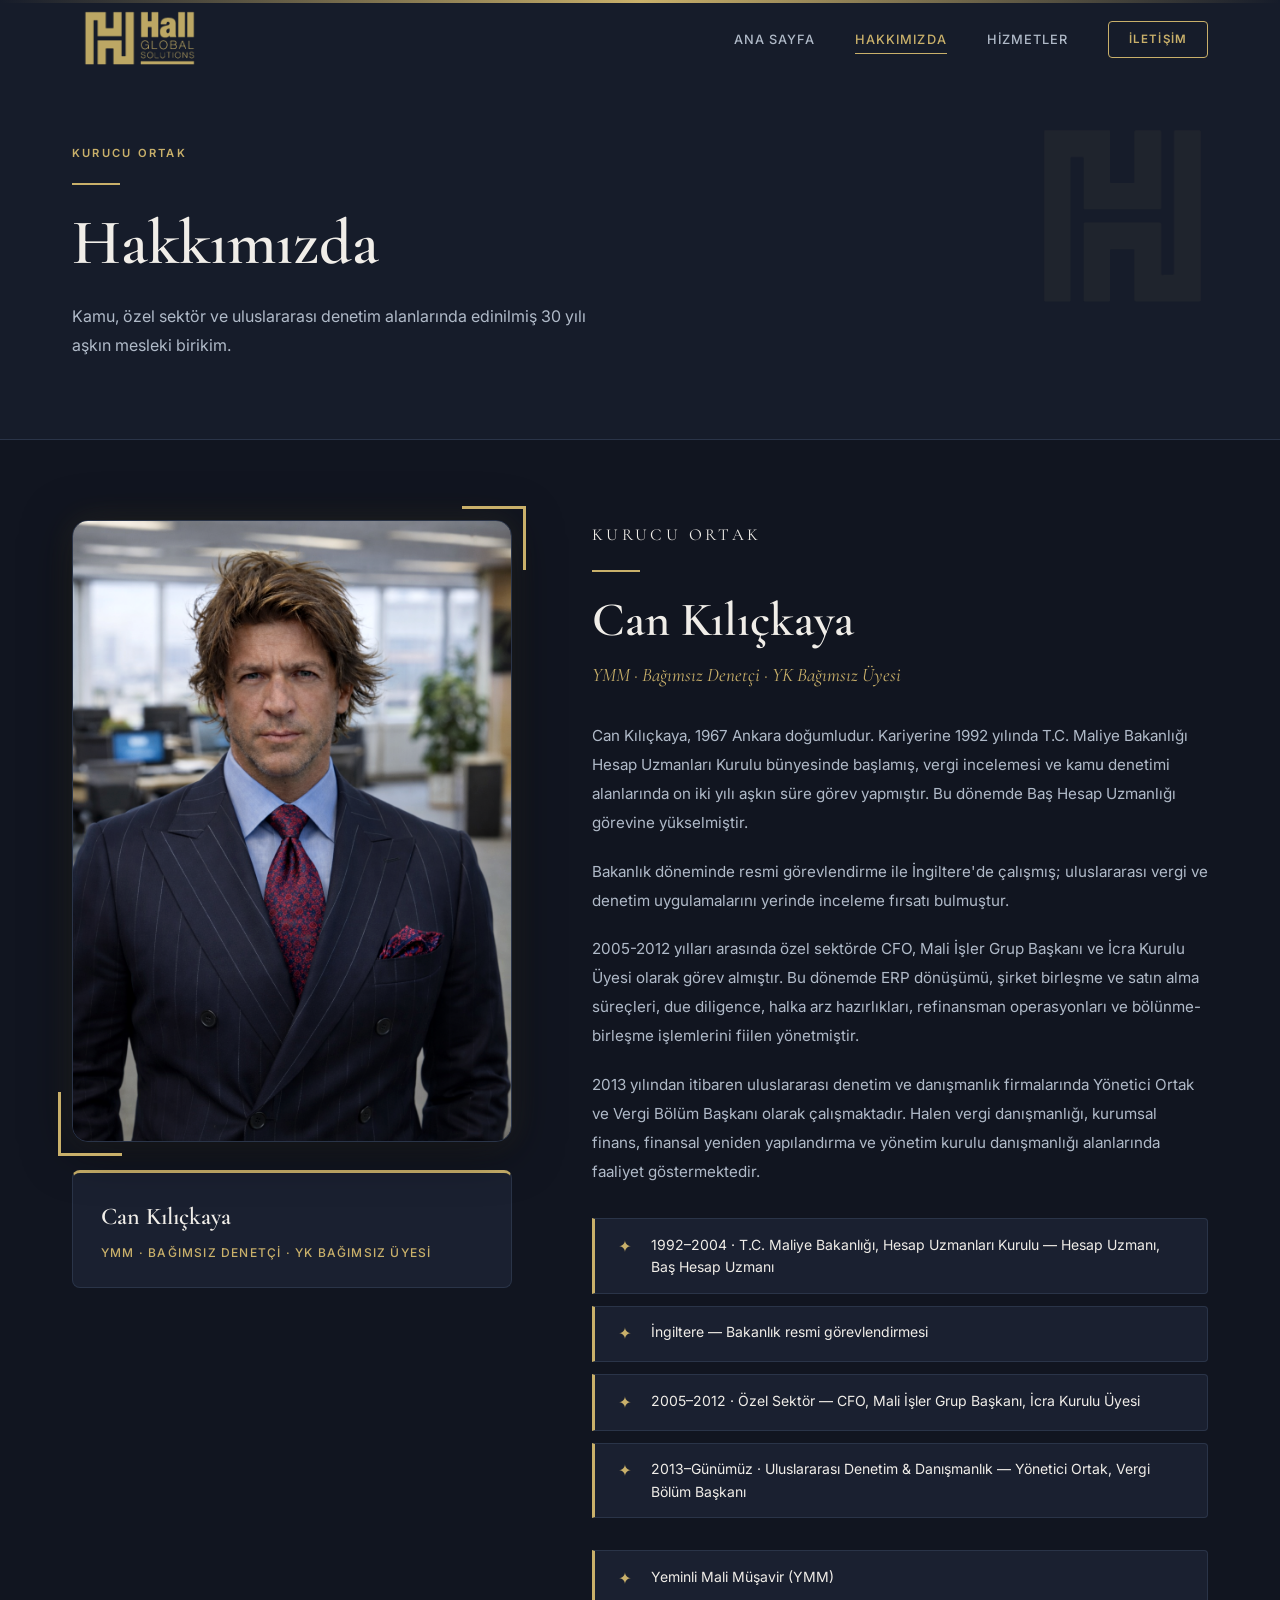
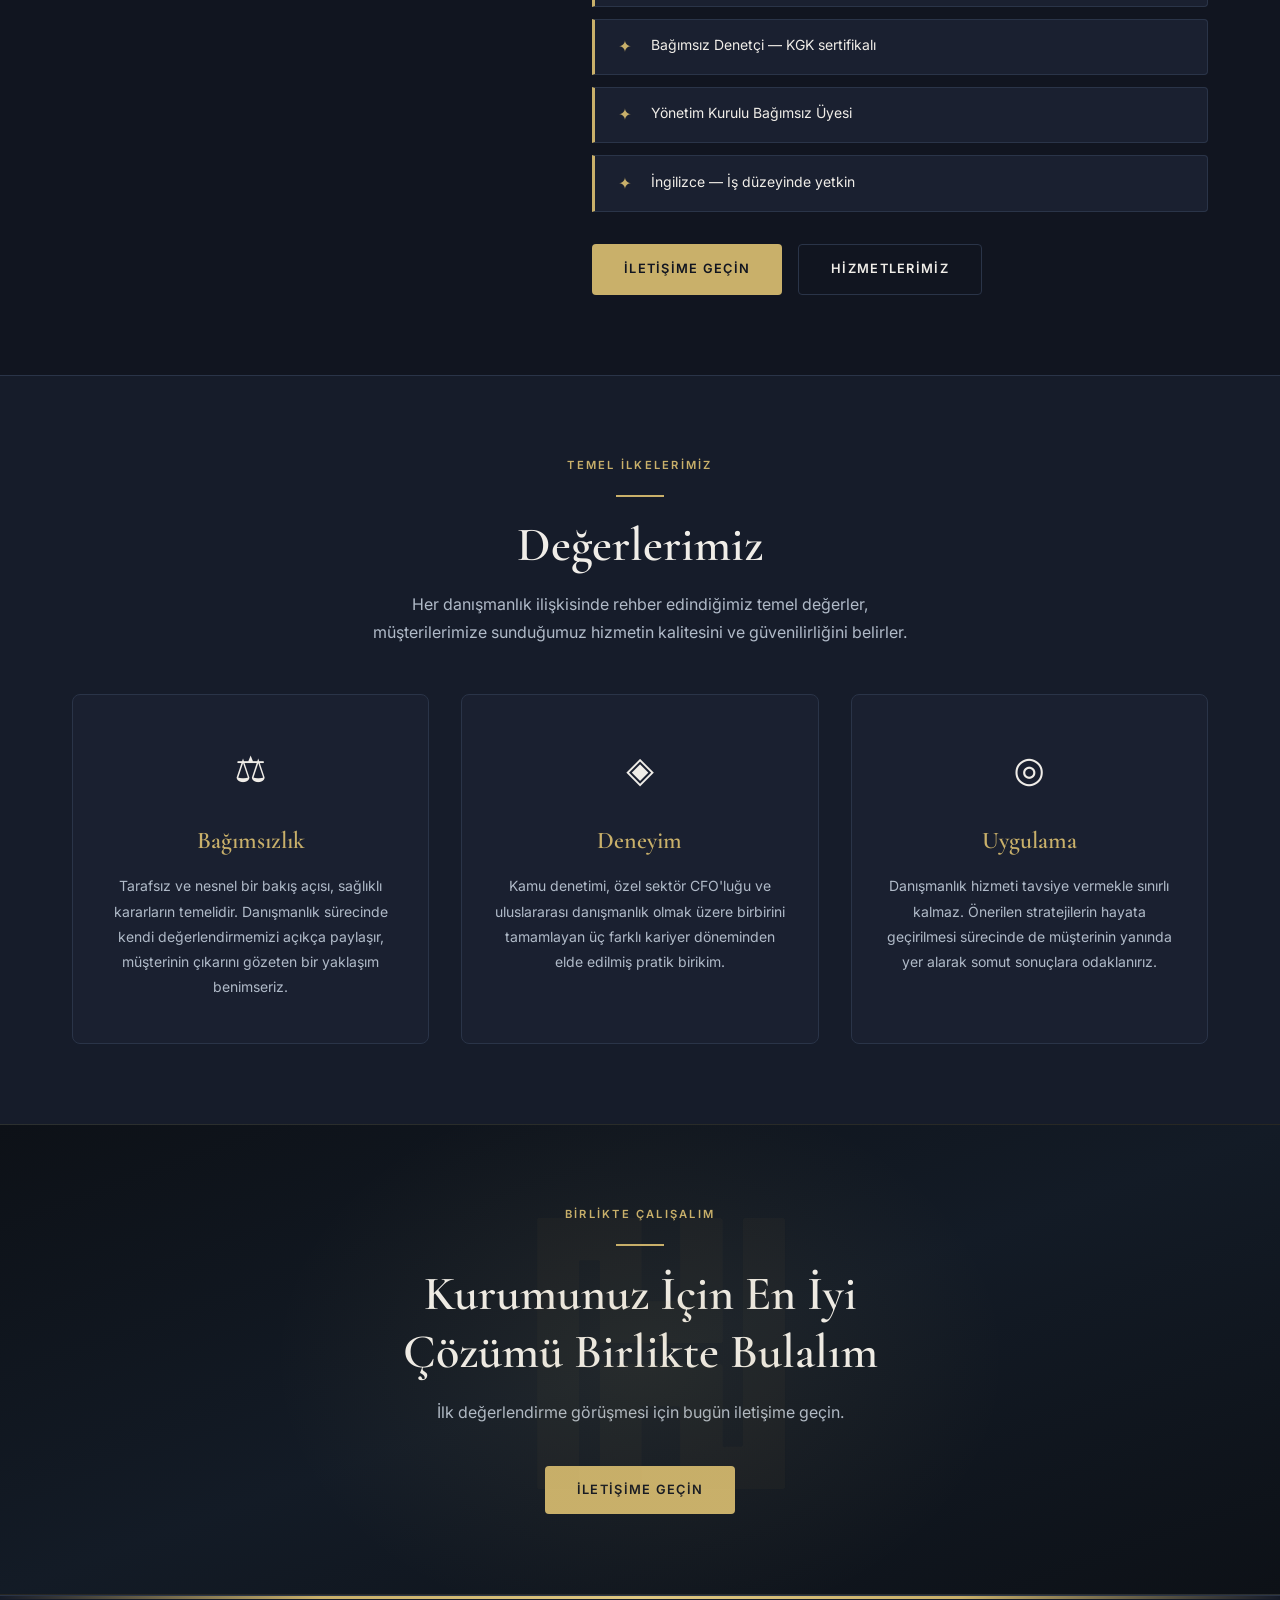
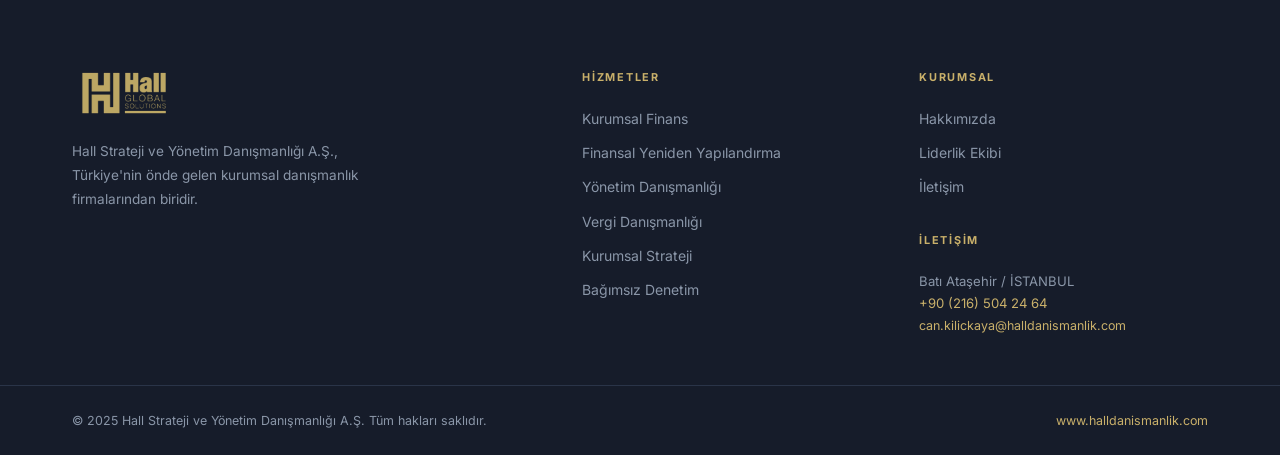
==== hakkimizda.html @ a2d0be84 "Hall Strateji ve Yönetim Danışmanlığı A.Ş. web sitesi Co-Authored-By: Claude Opus 4.6 (1M context) <" ====
<!DOCTYPE html>
<html lang="tr">
<head>
  <meta charset="UTF-8">
  <meta name="viewport" content="width=device-width, initial-scale=1.0">
  <meta name="description" content="Hall Strateji ve Yönetim Danışmanlığı A.Ş. — Can Kılıçkaya ve firma hakkında detaylı bilgi.">
  <title>Hakkımızda — HALL Strateji ve Yönetim Danışmanlığı</title>
  <link rel="stylesheet" href="css/style.css">
  <script>
    if('scrollRestoration' in history) history.scrollRestoration='manual';
    document.documentElement.classList.add('no-scroll');
    window.scrollTo(0,0);
  </script>
</head>
<body>

  <!-- ===================== NAVBAR ===================== -->
  <nav class="navbar scrolled" id="navbar">
    <div class="navbar__inner">
      <a href="index.html" class="navbar__brand">
        <img src="assets/logo-full.png" alt="Hall Global Solutions" class="navbar__logo-full">
      </a>
      <div class="navbar__nav">
        <a href="index.html">Ana Sayfa</a>
        <a href="hakkimizda.html" class="active">Hakkımızda</a>
        <a href="hizmetler.html">Hizmetler</a>
        <a href="iletisim.html" class="navbar__cta">İletişim</a>
      </div>
    </div>
  </nav>

  <!-- ===================== PAGE HERO ===================== -->
  <section class="page-hero">
    <img src="assets/logo-mark.png" class="page-hero__deco" alt="" aria-hidden="true">
    <div class="container page-hero__inner">
      <p class="eyebrow">Kurucu Ortak</p>
      <span class="gold-line"></span>
      <h1 class="section-title">Hakkımızda</h1>
      <p class="page-hero__desc">
        Kamu, özel sektör ve uluslararası denetim alanlarında edinilmiş
        30 yılı aşkın mesleki birikim.
      </p>
    </div>
  </section>

  <!-- ===================== BIO SECTION ===================== -->
  <section class="bio-section section-pad">
    <div class="container">
      <div class="bio-grid">

        <!-- Photo Column -->
        <div class="bio-photo-wrap">
          <div class="bio-photo-frame">
            <div class="bio-photo-inner">
              <img
                src="assets/can-kilickaya.png"
                alt="Can Kılıçkaya — Yönetim Kurulu Başkanı"
                class="bio-photo"
              >
            </div>
          </div>
          <div class="bio-name-plate">
            <h3>Can Kılıçkaya</h3>
            <p>YMM · Bağımsız Denetçi · YK Bağımsız Üyesi</p>
          </div>
        </div>

        <!-- Bio Content -->
        <div class="bio-content">
          <p class="eyebrow" style="margin-bottom:1rem;">Kurucu Ortak</p>
          <span class="gold-line"></span>
          <h2 class="section-title" style="margin-bottom:0.75rem;">Can Kılıçkaya</h2>
          <p style="font-family:var(--font-display); font-size:1.2rem; font-style:italic; color:var(--gold); margin-bottom:2rem; line-height:1.5;">
            YMM · Bağımsız Denetçi · YK Bağımsız Üyesi
          </p>

          <p>
            Can Kılıçkaya, 1967 Ankara doğumludur. Kariyerine 1992 yılında T.C. Maliye Bakanlığı
            Hesap Uzmanları Kurulu bünyesinde başlamış, vergi incelemesi ve kamu denetimi
            alanlarında on iki yılı aşkın süre görev yapmıştır. Bu dönemde Baş Hesap Uzmanlığı
            görevine yükselmiştir.
          </p>

          <p>
            Bakanlık döneminde resmi görevlendirme ile İngiltere'de çalışmış; uluslararası
            vergi ve denetim uygulamalarını yerinde inceleme fırsatı bulmuştur.
          </p>

          <p>
            2005-2012 yılları arasında özel sektörde CFO, Mali İşler Grup Başkanı ve İcra
            Kurulu Üyesi olarak görev almıştır. Bu dönemde ERP dönüşümü, şirket birleşme
            ve satın alma süreçleri, due diligence, halka arz hazırlıkları, refinansman
            operasyonları ve bölünme-birleşme işlemlerini fiilen yönetmiştir.
          </p>

          <p>
            2013 yılından itibaren uluslararası denetim ve danışmanlık firmalarında Yönetici
            Ortak ve Vergi Bölüm Başkanı olarak çalışmaktadır. Halen vergi danışmanlığı,
            kurumsal finans, finansal yeniden yapılandırma ve yönetim kurulu danışmanlığı
            alanlarında faaliyet göstermektedir.
          </p>

          <!-- Kariyer Özeti -->
          <div class="bio-credentials">
            <div class="bio-cred-item">
              <span class="bio-cred-icon">✦</span>
              <span>1992–2004 · T.C. Maliye Bakanlığı, Hesap Uzmanları Kurulu — Hesap Uzmanı, Baş Hesap Uzmanı</span>
            </div>
            <div class="bio-cred-item">
              <span class="bio-cred-icon">✦</span>
              <span>İngiltere — Bakanlık resmi görevlendirmesi</span>
            </div>
            <div class="bio-cred-item">
              <span class="bio-cred-icon">✦</span>
              <span>2005–2012 · Özel Sektör — CFO, Mali İşler Grup Başkanı, İcra Kurulu Üyesi</span>
            </div>
            <div class="bio-cred-item">
              <span class="bio-cred-icon">✦</span>
              <span>2013–Günümüz · Uluslararası Denetim &amp; Danışmanlık — Yönetici Ortak, Vergi Bölüm Başkanı</span>
            </div>
          </div>

          <!-- Yetkinlikler -->
          <div class="bio-credentials" style="margin-top:1rem;">
            <div class="bio-cred-item">
              <span class="bio-cred-icon">✦</span>
              <span>Yeminli Mali Müşavir (YMM)</span>
            </div>
            <div class="bio-cred-item">
              <span class="bio-cred-icon">✦</span>
              <span>Bağımsız Denetçi — KGK sertifikalı</span>
            </div>
            <div class="bio-cred-item">
              <span class="bio-cred-icon">✦</span>
              <span>Yönetim Kurulu Bağımsız Üyesi</span>
            </div>
            <div class="bio-cred-item">
              <span class="bio-cred-icon">✦</span>
              <span>İngilizce — İş düzeyinde yetkin</span>
            </div>
          </div>

          <div style="display:flex; gap:1rem; flex-wrap:wrap; margin-top:1.5rem;">
            <a href="iletisim.html" class="btn btn--primary">İletişime Geçin</a>
            <a href="hizmetler.html" class="btn btn--outline">Hizmetlerimiz</a>
          </div>
        </div>

      </div>
    </div>
  </section>

  <!-- ===================== VALUES ===================== -->
  <section class="values-section section-pad">
    <div class="container">
      <div style="text-align:center;">
        <p class="eyebrow">Temel İlkelerimiz</p>
        <span class="gold-line gold-line--center"></span>
        <h2 class="section-title">Değerlerimiz</h2>
        <p class="section-subtitle" style="margin:1rem auto 0; text-align:center;">
          Her danışmanlık ilişkisinde rehber edindiğimiz temel değerler,
          müşterilerimize sunduğumuz hizmetin kalitesini ve güvenilirliğini belirler.
        </p>
      </div>

      <div class="values-grid">

        <div class="value-card">
          <span class="value-card__icon">⚖</span>
          <h3 class="value-card__title">Bağımsızlık</h3>
          <p class="value-card__desc">
            Tarafsız ve nesnel bir bakış açısı, sağlıklı kararların temelidir.
            Danışmanlık sürecinde kendi değerlendirmemizi açıkça paylaşır,
            müşterinin çıkarını gözeten bir yaklaşım benimseriz.
          </p>
        </div>

        <div class="value-card">
          <span class="value-card__icon">◈</span>
          <h3 class="value-card__title">Deneyim</h3>
          <p class="value-card__desc">
            Kamu denetimi, özel sektör CFO'luğu ve uluslararası danışmanlık
            olmak üzere birbirini tamamlayan üç farklı kariyer döneminden
            elde edilmiş pratik birikim.
          </p>
        </div>

        <div class="value-card">
          <span class="value-card__icon">◎</span>
          <h3 class="value-card__title">Uygulama</h3>
          <p class="value-card__desc">
            Danışmanlık hizmeti tavsiye vermekle sınırlı kalmaz.
            Önerilen stratejilerin hayata geçirilmesi sürecinde de
            müşterinin yanında yer alarak somut sonuçlara odaklanırız.
          </p>
        </div>

      </div>
    </div>
  </section>

  <!-- ===================== CTA ===================== -->
  <section class="cta-section section-pad">
    <img src="assets/logo-mark.png" class="cta-section__deco" alt="" aria-hidden="true">
    <div class="container">
      <p class="eyebrow">Birlikte Çalışalım</p>
      <span class="gold-line gold-line--center"></span>
      <h2 class="section-title" style="max-width:560px; margin:0 auto 1rem;">
        Kurumunuz İçin En İyi Çözümü Birlikte Bulalım
      </h2>
      <p class="section-subtitle" style="text-align:center; margin:0 auto 2.5rem;">
        İlk değerlendirme görüşmesi için bugün iletişime geçin.
      </p>
      <a href="iletisim.html" class="btn btn--primary">İletişime Geçin</a>
    </div>
  </section>

  <!-- ===================== FOOTER ===================== -->
  <footer class="footer">
    <div class="footer__main">
      <div class="container">
        <div class="footer__grid">

          <div class="footer__brand-col">
            <div class="footer__brand-wrap">
              <img src="assets/logo-full.png" alt="Hall Global Solutions" class="footer__logo-mark" style="height:52px;">
            </div>
            <p class="footer__desc">
              Hall Strateji ve Yönetim Danışmanlığı A.Ş., Türkiye'nin önde gelen kurumsal danışmanlık firmalarından biridir.
            </p>
          </div>

          <div>
            <p class="footer__col-title">Hizmetler</p>
            <nav class="footer__links">
              <a href="hizmetler.html">Kurumsal Finans</a>
              <a href="hizmetler.html">Finansal Yeniden Yapılandırma</a>
              <a href="hizmetler.html">Yönetim Danışmanlığı</a>
              <a href="hizmetler.html">Vergi Danışmanlığı</a>
              <a href="hizmetler.html">Kurumsal Strateji</a>
              <a href="hizmetler.html">Bağımsız Denetim</a>
            </nav>
          </div>

          <div>
            <p class="footer__col-title">Kurumsal</p>
            <nav class="footer__links">
              <a href="hakkimizda.html">Hakkımızda</a>
              <a href="hakkimizda.html">Liderlik Ekibi</a>
              <a href="iletisim.html">İletişim</a>
            </nav>
            <p class="footer__col-title" style="margin-top:2rem;">İletişim</p>
            <p style="font-size:0.82rem; color:var(--muted); line-height:1.7;">
              Batı Ataşehir / İSTANBUL<br>
              <a href="tel:+902165042464" style="color:var(--gold);">+90 (216) 504 24 64</a><br>
              <a href="mailto:can.kilickaya@halldanismanlik.com" style="color:var(--gold); font-size:0.78rem;">can.kilickaya@halldanismanlik.com</a>
            </p>
          </div>

        </div>
      </div>
    </div>
    <div class="footer__bottom">
      <div class="container" style="display:flex; justify-content:space-between; align-items:center; width:100%;">
        <span>&copy; 2025 Hall Strateji ve Yönetim Danışmanlığı A.Ş. Tüm hakları saklıdır.</span>
        <a href="https://www.halldanismanlik.com" target="_blank">www.halldanismanlik.com</a>
      </div>
    </div>
  </footer>

  <script>
    window.scrollTo(0, 0);
    document.documentElement.classList.remove('no-scroll');

    const navbar = document.getElementById('navbar');
    window.addEventListener('scroll', () => {
      navbar.classList.toggle('scrolled', window.scrollY > 30);
    });

    window.addEventListener('load', () => { window.scrollTo(0, 0); });
  </script>

</body>
</html>
---- css/style.css ----
/* =========================================================
   HALL Strateji ve Yönetim Danışmanlığı A.Ş.
   Main Stylesheet
   ========================================================= */

@import url('https://fonts.googleapis.com/css2?family=Cormorant+Garamond:ital,wght@0,300;0,400;0,500;0,600;0,700;1,300;1,400;1,500;1,600&family=Inter:wght@300;400;500;600;700&display=swap');

/* --- CSS Custom Properties --- */
:root {
  --bg:          #111520;
  --bg-card:     #1A2030;
  --bg-section:  #161C2A;
  --border:      #2A3448;
  --gold:        #C9B06A;
  --gold-light:  #DFC882;
  --gold-dark:   #9A844E;
  --text:        #F0EDE8;
  --muted:       #8A96A8;
  --muted-light: #B0BAC8;
  --white:       #FFFFFF;

  --font-display: 'Cormorant Garamond', Georgia, serif;
  --font-body:    'Inter', system-ui, sans-serif;

  --container:   1200px;
  --nav-h:       80px;

  --radius-sm:   4px;
  --radius:      8px;
  --radius-lg:   16px;

  --shadow-sm:   0 2px 8px rgba(0,0,0,0.3);
  --shadow:      0 4px 24px rgba(0,0,0,0.4);
  --shadow-lg:   0 8px 48px rgba(0,0,0,0.5);
  --shadow-gold: 0 0 32px rgba(188,167,100,0.15);

  --transition:  0.3s ease;
}

/* --- Reset & Base --- */
*, *::before, *::after {
  box-sizing: border-box;
  margin: 0;
  padding: 0;
}

html {
  font-size: 16px;
  scroll-behavior: auto;
}

/* Sayfa yüklenirken scroll olmasın */
html.no-scroll {
  overflow: hidden !important;
}

/* Sabit sayfa - scroll yok, sadece navbar ile gezilsin */
body.page-fixed {
  overflow: hidden !important;
  height: 100vh !important;
}

body {
  font-family: var(--font-body);
  background-color: var(--bg);
  color: var(--text);
  line-height: 1.7;
  -webkit-font-smoothing: antialiased;
  -moz-osx-font-smoothing: grayscale;
  overflow-x: hidden;
}

img {
  max-width: 100%;
  display: block;
}

a {
  color: inherit;
  text-decoration: none;
}

ul { list-style: none; }

/* --- Utility --- */
.container {
  max-width: var(--container);
  margin: 0 auto;
  padding: 0 2rem;
}

.section-pad {
  padding: 5rem 0;
}

.gold { color: var(--gold); }
.muted { color: var(--muted); }

.gold-line {
  display: block;
  width: 48px;
  height: 2px;
  background: var(--gold);
  margin: 1.25rem 0;
}

.gold-line--center {
  margin-left: auto;
  margin-right: auto;
}

.eyebrow {
  font-family: var(--font-body);
  font-size: 0.7rem;
  font-weight: 600;
  letter-spacing: 0.2em;
  text-transform: uppercase;
  color: var(--gold);
}

.section-title {
  font-family: var(--font-display);
  font-size: clamp(2rem, 4vw, 3rem);
  font-weight: 600;
  color: var(--text);
  line-height: 1.2;
}

.section-subtitle {
  font-size: 1rem;
  color: var(--muted-light);
  max-width: 560px;
  line-height: 1.75;
}

/* =========================================================
   NAVIGATION
   ========================================================= */
.navbar {
  position: fixed;
  top: 0;
  left: 0;
  right: 0;
  z-index: 1000;
  height: var(--nav-h);
  display: flex;
  align-items: center;
  transition: background var(--transition), box-shadow var(--transition), border-color var(--transition);
  border-bottom: 1px solid transparent;
}

.navbar.scrolled {
  background: rgba(13, 16, 20, 0.97);
  backdrop-filter: blur(12px);
  -webkit-backdrop-filter: blur(12px);
  border-bottom-color: var(--border);
  box-shadow: var(--shadow);
}

.navbar__inner {
  display: flex;
  align-items: center;
  justify-content: space-between;
  width: 100%;
  max-width: var(--container);
  margin: 0 auto;
  padding: 0 2rem;
}

.navbar__brand {
  display: flex;
  align-items: center;
  gap: 0.875rem;
  text-decoration: none;
}

.navbar__logo-mark {
  width: auto;
  height: 52px;
  flex-shrink: 0;
  object-fit: contain;
}

.navbar__logo-full {
  height: 68px;
  width: auto;
  object-fit: contain;
  flex-shrink: 0;
}

.navbar__brand-text {
  display: flex;
  flex-direction: column;
  line-height: 1;
  gap: 4px;
}

.navbar__brand-name {
  font-family: var(--font-display);
  font-size: 1.65rem;
  font-weight: 600;
  font-style: italic;
  letter-spacing: 0.04em;
  color: var(--text);
}

.navbar__brand-sub {
  font-family: var(--font-body);
  font-size: 0.55rem;
  font-weight: 500;
  letter-spacing: 0.22em;
  text-transform: uppercase;
  color: var(--gold);
  margin-top: 1px;
}

.navbar__nav {
  display: flex;
  align-items: center;
  gap: 2.5rem;
}

.navbar__nav a {
  font-family: var(--font-body);
  font-size: 0.8rem;
  font-weight: 500;
  letter-spacing: 0.08em;
  text-transform: uppercase;
  color: var(--muted-light);
  transition: color var(--transition);
  position: relative;
}

.navbar__nav a::after {
  content: '';
  position: absolute;
  bottom: -4px;
  left: 0;
  width: 0;
  height: 1px;
  background: var(--gold);
  transition: width var(--transition);
}

.navbar__nav a:hover,
.navbar__nav a.active {
  color: var(--gold);
}

.navbar__nav a:hover::after,
.navbar__nav a.active::after {
  width: 100%;
}

.navbar__cta {
  font-size: 0.72rem !important;
  font-weight: 600 !important;
  letter-spacing: 0.1em !important;
  color: var(--gold) !important;
  border: 1px solid var(--gold);
  padding: 0.5rem 1.25rem;
  border-radius: var(--radius-sm);
  transition: background var(--transition), color var(--transition) !important;
}

.navbar__cta:hover {
  background: var(--gold) !important;
  color: var(--bg) !important;
}

.navbar__cta::after {
  display: none !important;
}

/* =========================================================
   BUTTONS
   ========================================================= */
.btn {
  display: inline-flex;
  align-items: center;
  gap: 0.5rem;
  padding: 0.85rem 2rem;
  font-family: var(--font-body);
  font-size: 0.8rem;
  font-weight: 600;
  letter-spacing: 0.1em;
  text-transform: uppercase;
  border-radius: var(--radius-sm);
  cursor: pointer;
  transition: all var(--transition);
  border: none;
  outline: none;
  text-decoration: none;
}

.btn--primary {
  background: var(--gold);
  color: var(--bg);
}

.btn--primary:hover {
  background: var(--gold-light);
  transform: translateY(-2px);
  box-shadow: 0 8px 24px rgba(188,167,100,0.35);
}

.btn--outline {
  background: transparent;
  color: var(--text);
  border: 1px solid var(--border);
}

.btn--outline:hover {
  border-color: var(--gold);
  color: var(--gold);
  transform: translateY(-2px);
}

/* =========================================================
   PAGE HERO (inner pages)
   ========================================================= */
.page-hero {
  padding: 9rem 0 5rem;
  background: var(--bg-section);
  border-bottom: 1px solid var(--border);
  position: relative;
  overflow: hidden;
}

.page-hero::before {
  content: '';
  position: absolute;
  top: 0; left: 0; right: 0;
  height: 3px;
  background: linear-gradient(90deg, transparent, var(--gold), transparent);
}

/* Decorative H mark watermark for inner page heroes */
.page-hero__deco {
  position: absolute;
  right: 4%;
  top: 50%;
  transform: translateY(-50%);
  height: 240px;
  width: auto;
  opacity: 0.06;
  pointer-events: none;
  user-select: none;
  z-index: 0;
}

.page-hero__inner {
  position: relative;
  z-index: 1;
}

.page-hero .eyebrow {
  margin-bottom: 1rem;
}

.page-hero .section-title {
  font-size: clamp(2.5rem, 5vw, 4rem);
}

.page-hero__desc {
  max-width: 540px;
  font-size: 1rem;
  color: var(--muted-light);
  line-height: 1.8;
  margin-top: 1.25rem;
}

/* =========================================================
   HOMEPAGE HERO
   ========================================================= */
.hero {
  min-height: 100vh;
  display: flex;
  align-items: center;
  padding-top: var(--nav-h);
  position: relative;
  overflow: hidden;
  background: var(--bg);
}

.hero::before {
  content: '';
  position: absolute;
  inset: 0;
  background:
    radial-gradient(ellipse 80% 110% at 78% 50%, rgba(201,176,106,0.18) 0%, transparent 60%),
    radial-gradient(ellipse 50% 60% at 10% 80%, rgba(201,176,106,0.08) 0%, transparent 60%),
    linear-gradient(108deg, rgba(26,32,48,0) 30%, rgba(201,176,106,0.05) 100%);
  pointer-events: none;
}

.hero::after {
  content: '';
  position: absolute;
  inset: 0;
  background-image:
    linear-gradient(rgba(188,167,100,0.03) 1px, transparent 1px),
    linear-gradient(90deg, rgba(188,167,100,0.03) 1px, transparent 1px);
  background-size: 72px 72px;
  pointer-events: none;
  -webkit-mask-image: linear-gradient(135deg, transparent 20%, rgba(0,0,0,0.6) 55%, transparent 85%);
  mask-image: linear-gradient(135deg, transparent 20%, rgba(0,0,0,0.6) 55%, transparent 85%);
  z-index: 0;
}

/* Large H-mark watermark in hero */
.hero__deco-mark {
  position: absolute;
  right: -2%;
  top: 50%;
  transform: translateY(-50%);
  height: 85vh;
  width: auto;
  opacity: 0.055;
  pointer-events: none;
  z-index: 0;
  user-select: none;
}

.hero__grid {
  display: grid;
  grid-template-columns: 1fr 1fr;
  gap: 4rem;
  align-items: center;
  width: 100%;
  padding: 4rem 0;
}

.hero__left {
  position: relative;
  z-index: 2;
}

.hero__eyebrow {
  font-family: var(--font-body);
  font-size: 0.68rem;
  font-weight: 600;
  letter-spacing: 0.25em;
  text-transform: uppercase;
  color: var(--gold);
  margin-bottom: 1.5rem;
  display: flex;
  align-items: center;
  gap: 1rem;
}

.hero__eyebrow::before {
  content: '';
  display: inline-block;
  width: 32px;
  height: 1px;
  background: var(--gold);
  flex-shrink: 0;
}

.hero__title {
  font-family: var(--font-display);
  font-size: clamp(2.4rem, 4.5vw, 3.6rem);
  font-weight: 600;
  line-height: 1.15;
  color: var(--text);
  margin-bottom: 1.25rem;
}

.hero__title span {
  color: var(--gold);
  font-style: italic;
}

.hero__subtitle {
  font-family: var(--font-display);
  font-size: clamp(1.1rem, 1.8vw, 1.35rem);
  font-style: italic;
  font-weight: 400;
  color: var(--gold);
  margin-bottom: 1.5rem;
  line-height: 1.55;
}

.hero__desc {
  font-size: 0.975rem;
  color: var(--muted-light);
  line-height: 1.85;
  max-width: 460px;
  margin-bottom: 2.5rem;
}

.hero__actions {
  display: flex;
  gap: 1rem;
  flex-wrap: wrap;
}

/* Photo side */
.hero__right {
  position: relative;
  display: flex;
  justify-content: center;
  align-items: center;
  z-index: 2;
}

.hero__photo-wrapper {
  position: relative;
  width: 100%;
  max-width: 500px;
}

.hero__photo-bg-glow {
  position: absolute;
  inset: -40px;
  background: radial-gradient(ellipse at center, rgba(188,167,100,0.1) 0%, transparent 65%);
  pointer-events: none;
  z-index: 0;
}

.hero__photo-frame {
  position: relative;
  border-radius: var(--radius-lg);
  overflow: hidden;
  line-height: 0;
  z-index: 1;
}

.hero__photo-frame::before {
  content: '';
  position: absolute;
  top: 0; left: 0; right: 0;
  height: 4px;
  background: linear-gradient(90deg, var(--gold-dark), var(--gold), var(--gold-light), var(--gold), var(--gold-dark));
  z-index: 3;
}

.hero__photo-frame::after {
  content: '';
  position: absolute;
  inset: 0;
  border: 1px solid rgba(188,167,100,0.2);
  border-radius: var(--radius-lg);
  z-index: 3;
  pointer-events: none;
}

.hero__photo {
  width: 100%;
  height: 600px;
  object-fit: cover;
  object-position: center top;
  display: block;
  filter: contrast(1.04) brightness(0.97);
}

.hero__photo-badge {
  position: absolute;
  bottom: 2.5rem;
  left: -1.75rem;
  background: var(--bg-card);
  border: 1px solid var(--border);
  border-left: 3px solid var(--gold);
  padding: 1rem 1.5rem 1rem 1.25rem;
  border-radius: 0 var(--radius) var(--radius) 0;
  box-shadow: var(--shadow-lg);
  z-index: 10;
  min-width: 210px;
}

.hero__photo-badge-name {
  font-family: var(--font-display);
  font-size: 1.1rem;
  font-weight: 600;
  color: var(--text);
  line-height: 1.2;
}

.hero__photo-badge-title {
  font-size: 0.7rem;
  color: var(--gold);
  font-weight: 500;
  letter-spacing: 0.06em;
  margin-top: 0.3rem;
  line-height: 1.4;
}

.hero__gold-corner {
  position: absolute;
  top: -14px;
  right: -14px;
  width: 56px;
  height: 56px;
  border-top: 3px solid var(--gold);
  border-right: 3px solid var(--gold);
  border-radius: 0 var(--radius) 0 0;
  z-index: 10;
  pointer-events: none;
}

.hero__gold-corner--bl {
  top: auto;
  right: auto;
  bottom: -14px;
  left: -14px;
  border-top: none;
  border-right: none;
  border-bottom: 3px solid var(--gold);
  border-left: 3px solid var(--gold);
  border-radius: 0 0 0 var(--radius);
}

/* =========================================================
   STATS BAR
   ========================================================= */
.stats-bar {
  background: var(--bg-card);
  border-top: 1px solid var(--border);
  border-bottom: 1px solid var(--border);
}

.stats-bar__inner {
  display: grid;
  grid-template-columns: repeat(4, 1fr);
}

.stat-item {
  padding: 2rem 2.5rem;
  text-align: center;
  border-right: 1px solid var(--border);
  transition: background var(--transition);
}

.stat-item:last-child {
  border-right: none;
}

.stat-item:hover {
  background: rgba(188,167,100,0.04);
}

.stat-item__value {
  font-family: var(--font-display);
  font-size: 2.4rem;
  font-weight: 700;
  color: var(--gold);
  line-height: 1;
  margin-bottom: 0.4rem;
}

.stat-item__label {
  font-size: 0.7rem;
  font-weight: 500;
  letter-spacing: 0.1em;
  text-transform: uppercase;
  color: var(--muted);
}

/* =========================================================
   SERVICES (homepage cards)
   ========================================================= */
.services-section {
  background: var(--bg);
}

.services-section .section-header {
  margin-bottom: 3.5rem;
}

.services-grid {
  display: grid;
  grid-template-columns: repeat(3, 1fr);
  gap: 1.5px;
  background: var(--border);
  border: 1.5px solid var(--border);
  border-radius: var(--radius);
  overflow: hidden;
}

.service-card {
  background: var(--bg-card);
  padding: 2.5rem 2rem;
  position: relative;
  transition: all var(--transition);
  overflow: hidden;
}

.service-card::before {
  content: '';
  position: absolute;
  top: 0; left: 0; right: 0;
  height: 3px;
  background: var(--gold);
  transform: scaleX(0);
  transition: transform var(--transition);
  transform-origin: left;
}

.service-card:hover {
  background: #192030;
  transform: translateY(-3px);
  box-shadow: 0 12px 40px rgba(0,0,0,0.4), 0 0 0 1px rgba(188,167,100,0.15);
  z-index: 1;
}

.service-card:hover::before {
  transform: scaleX(1);
}

.service-card__num {
  font-family: var(--font-display);
  font-size: 3.2rem;
  font-weight: 700;
  color: rgba(188,167,100,0.12);
  line-height: 1;
  margin-bottom: 1rem;
  transition: color var(--transition);
}

.service-card:hover .service-card__num {
  color: rgba(188,167,100,0.28);
}

.service-card__title {
  font-family: var(--font-display);
  font-size: 1.3rem;
  font-weight: 600;
  color: var(--text);
  margin-bottom: 0.75rem;
  line-height: 1.3;
}

.service-card__desc {
  font-size: 0.875rem;
  color: var(--muted-light);
  line-height: 1.75;
}

/* =========================================================
   ABOUT TEASER
   ========================================================= */
.about-teaser {
  background: var(--bg-section);
  border-top: 1px solid var(--border);
  border-bottom: 1px solid var(--border);
}

.about-teaser__grid {
  display: grid;
  grid-template-columns: 1fr 1.35fr;
  gap: 5rem;
  align-items: center;
}

.about-teaser__photo-frame {
  position: relative;
  border-radius: var(--radius);
  overflow: visible;
  line-height: 0;
}

.about-teaser__photo-frame::after {
  content: '';
  position: absolute;
  top: -8px; right: -8px;
  bottom: 8px; left: 8px;
  border: 1px solid rgba(188,167,100,0.25);
  border-radius: var(--radius);
  pointer-events: none;
  z-index: 0;
}

.about-teaser__photo-inner {
  position: relative;
  z-index: 1;
  border-radius: var(--radius);
  overflow: hidden;
  border: 1px solid var(--border);
}

.about-teaser__photo {
  width: 100%;
  height: 500px;
  object-fit: cover;
  object-position: center top;
  display: block;
}

.about-teaser__credentials {
  display: flex;
  flex-direction: column;
  gap: 0.6rem;
  margin: 1.75rem 0 2rem;
}

.cred-item {
  display: flex;
  align-items: flex-start;
  gap: 0.75rem;
  font-size: 0.9rem;
  color: var(--muted-light);
  line-height: 1.55;
}

.cred-item::before {
  content: '';
  display: inline-block;
  width: 5px;
  height: 5px;
  min-width: 5px;
  background: var(--gold);
  border-radius: 50%;
  margin-top: 0.5rem;
}

/* =========================================================
   CONTACT CTA
   ========================================================= */
.cta-section {
  text-align: center;
  background: linear-gradient(160deg, #0d1117 0%, #131b26 50%, #0d1117 100%);
  position: relative;
  overflow: hidden;
  border-top: 1px solid rgba(188,167,100,0.15);
  border-bottom: 1px solid rgba(188,167,100,0.15);
}

.cta-section::before {
  content: '';
  position: absolute;
  top: 50%; left: 50%;
  transform: translate(-50%, -50%);
  width: 800px;
  height: 600px;
  background: radial-gradient(ellipse at center, rgba(188,167,100,0.09) 0%, transparent 65%);
  pointer-events: none;
}

.cta-section__deco {
  position: absolute;
  left: 50%;
  top: 50%;
  transform: translate(-50%, -50%);
  height: 380px;
  width: auto;
  opacity: 0.035;
  pointer-events: none;
  user-select: none;
}

.cta-section .section-title {
  margin: 0.75rem auto 1rem;
}

.cta-section .section-subtitle {
  margin: 0 auto 2.5rem;
  text-align: center;
}

/* =========================================================
   HAKKIMIZDA PAGE
   ========================================================= */
.bio-section {
  background: var(--bg);
}

.bio-grid {
  display: grid;
  grid-template-columns: 1fr 1.4fr;
  gap: 5rem;
  align-items: start;
}

.bio-photo-wrap {
  position: sticky;
  top: calc(var(--nav-h) + 2rem);
}

.bio-photo-frame {
  position: relative;
  border-radius: var(--radius-lg);
  overflow: visible;
}

.bio-photo-frame::before {
  content: '';
  position: absolute;
  top: -14px;
  right: -14px;
  width: 64px;
  height: 64px;
  border-top: 3px solid var(--gold);
  border-right: 3px solid var(--gold);
  z-index: 2;
  pointer-events: none;
}

.bio-photo-frame::after {
  content: '';
  position: absolute;
  bottom: -14px;
  left: -14px;
  width: 64px;
  height: 64px;
  border-bottom: 3px solid var(--gold);
  border-left: 3px solid var(--gold);
  z-index: 2;
  pointer-events: none;
}

.bio-photo-inner {
  border-radius: var(--radius-lg);
  overflow: hidden;
  border: 1px solid var(--border);
  box-shadow: var(--shadow-lg), var(--shadow-gold);
  position: relative;
  z-index: 1;
}

.bio-photo {
  width: 100%;
  height: 620px;
  object-fit: cover;
  object-position: center top;
  display: block;
  filter: contrast(1.04);
}

.bio-name-plate {
  background: var(--bg-card);
  border: 1px solid var(--border);
  border-top: 3px solid var(--gold);
  padding: 1.5rem 1.75rem;
  margin-top: 1.75rem;
  border-radius: var(--radius);
}

.bio-name-plate h3 {
  font-family: var(--font-display);
  font-size: 1.5rem;
  font-weight: 600;
  color: var(--text);
  margin-bottom: 0.3rem;
}

.bio-name-plate p {
  font-size: 0.75rem;
  color: var(--gold);
  letter-spacing: 0.1em;
  font-weight: 500;
  text-transform: uppercase;
}

.bio-content p {
  color: var(--muted-light);
  line-height: 1.9;
  margin-bottom: 1.25rem;
  font-size: 0.95rem;
}

.bio-content p:first-of-type {
  font-size: 1.05rem;
  color: var(--text);
  font-family: var(--font-display);
  font-weight: 400;
  line-height: 1.75;
}

.bio-credentials {
  margin: 2rem 0;
  display: flex;
  flex-direction: column;
  gap: 0.75rem;
}

.bio-cred-item {
  display: flex;
  align-items: flex-start;
  gap: 1rem;
  padding: 0.9rem 1.25rem;
  background: var(--bg-card);
  border: 1px solid var(--border);
  border-left: 3px solid var(--gold);
  border-radius: 0 var(--radius-sm) var(--radius-sm) 0;
  font-size: 0.875rem;
  color: var(--text);
  line-height: 1.6;
  transition: background var(--transition);
}

.bio-cred-item:hover {
  background: rgba(188,167,100,0.05);
}

.bio-cred-icon {
  color: var(--gold);
  font-size: 1rem;
  line-height: 1.6;
  min-width: 20px;
  text-align: center;
}

/* Values */
.values-section {
  background: var(--bg-section);
  border-top: 1px solid var(--border);
}

.values-grid {
  display: grid;
  grid-template-columns: repeat(3, 1fr);
  gap: 2rem;
  margin-top: 3rem;
}

.value-card {
  padding: 2.75rem 2rem;
  background: var(--bg-card);
  border: 1px solid var(--border);
  border-radius: var(--radius);
  text-align: center;
  transition: all var(--transition);
  position: relative;
  overflow: hidden;
}

.value-card::before {
  content: '';
  position: absolute;
  top: 0; left: 0; right: 0;
  height: 2px;
  background: var(--gold);
  transform: scaleX(0);
  transition: transform var(--transition);
}

.value-card:hover::before {
  transform: scaleX(1);
}

.value-card:hover {
  border-color: rgba(188,167,100,0.3);
  transform: translateY(-5px);
  box-shadow: var(--shadow-gold);
}

.value-card__icon {
  font-size: 2.25rem;
  margin-bottom: 1.25rem;
  display: block;
}

.value-card__title {
  font-family: var(--font-display);
  font-size: 1.5rem;
  font-weight: 600;
  color: var(--gold);
  margin-bottom: 0.75rem;
}

.value-card__desc {
  font-size: 0.875rem;
  color: var(--muted-light);
  line-height: 1.8;
}

/* =========================================================
   HIZMETLER PAGE
   ========================================================= */
.services-full {
  background: var(--bg);
}

.services-full-grid {
  display: grid;
  grid-template-columns: repeat(2, 1fr);
  gap: 2rem;
  margin-top: 3rem;
}

.service-full-card {
  background: var(--bg-card);
  border: 1px solid var(--border);
  border-radius: var(--radius);
  padding: 2.75rem 2.5rem;
  position: relative;
  overflow: hidden;
  transition: all var(--transition);
}

.service-full-card::before {
  content: '';
  position: absolute;
  top: 0; left: 0; right: 0;
  height: 3px;
  background: var(--gold);
  transform: scaleX(0);
  transition: transform var(--transition);
  transform-origin: left;
}

.service-full-card:hover {
  border-color: rgba(188,167,100,0.25);
  box-shadow: var(--shadow-gold);
  transform: translateY(-3px);
}

.service-full-card:hover::before {
  transform: scaleX(1);
}

.service-full-card__num {
  font-family: var(--font-body);
  font-size: 0.72rem;
  font-weight: 700;
  letter-spacing: 0.2em;
  color: var(--gold);
  margin-bottom: 0.75rem;
  text-transform: uppercase;
}

.service-full-card__title {
  font-family: var(--font-display);
  font-size: 1.65rem;
  font-weight: 600;
  color: var(--text);
  margin-bottom: 0.5rem;
  line-height: 1.25;
}

.service-full-card__divider {
  width: 40px;
  height: 2px;
  background: var(--gold);
  margin: 1rem 0 1.25rem;
}

.service-full-card__desc {
  font-size: 0.9rem;
  color: var(--muted-light);
  line-height: 1.8;
  margin-bottom: 1.5rem;
}

.service-full-card__list {
  display: flex;
  flex-direction: column;
  gap: 0.5rem;
}

.service-full-card__list li {
  font-size: 0.875rem;
  color: var(--muted-light);
  padding-left: 1.5rem;
  position: relative;
  line-height: 1.6;
}

.service-full-card__list li::before {
  content: '—';
  position: absolute;
  left: 0;
  color: var(--gold);
  font-size: 0.8rem;
  line-height: 1.6;
}

/* =========================================================
   ILETISIM PAGE
   ========================================================= */
.contact-section {
  background: var(--bg);
}

.contact-grid {
  display: grid;
  grid-template-columns: 1fr 1.5fr;
  gap: 4rem;
  margin-top: 3rem;
}

.contact-info h3 {
  font-family: var(--font-display);
  font-size: 1.65rem;
  font-weight: 600;
  color: var(--text);
  margin-bottom: 1.75rem;
}

.contact-detail {
  display: flex;
  gap: 1rem;
  margin-bottom: 1.75rem;
  align-items: flex-start;
}

.contact-detail__icon {
  width: 42px;
  height: 42px;
  min-width: 42px;
  background: rgba(188,167,100,0.08);
  border: 1px solid rgba(188,167,100,0.2);
  border-radius: var(--radius-sm);
  display: flex;
  align-items: center;
  justify-content: center;
  font-size: 1.05rem;
  color: var(--gold);
}

.contact-detail__content {
  flex: 1;
}

.contact-detail__label {
  font-size: 0.68rem;
  font-weight: 700;
  letter-spacing: 0.14em;
  text-transform: uppercase;
  color: var(--muted);
  margin-bottom: 0.35rem;
}

.contact-detail__value {
  font-size: 0.9rem;
  color: var(--text);
  line-height: 1.65;
}

.contact-detail__value a {
  color: var(--gold);
  transition: color var(--transition);
}

.contact-detail__value a:hover {
  color: var(--gold-light);
}

/* Form */
.contact-form-wrap {
  background: var(--bg-card);
  border: 1px solid var(--border);
  border-top: 3px solid var(--gold);
  border-radius: var(--radius);
  padding: 2.75rem 2.5rem;
}

.contact-form-wrap h3 {
  font-family: var(--font-display);
  font-size: 1.6rem;
  font-weight: 600;
  color: var(--text);
  margin-bottom: 2rem;
}

.form-row {
  display: grid;
  grid-template-columns: 1fr 1fr;
  gap: 1rem;
}

.form-group {
  margin-bottom: 1.25rem;
}

.form-group label {
  display: block;
  font-size: 0.7rem;
  font-weight: 700;
  letter-spacing: 0.1em;
  text-transform: uppercase;
  color: var(--muted);
  margin-bottom: 0.5rem;
}

.form-group input,
.form-group select,
.form-group textarea {
  width: 100%;
  background: var(--bg);
  border: 1px solid var(--border);
  border-radius: var(--radius-sm);
  padding: 0.85rem 1rem;
  font-family: var(--font-body);
  font-size: 0.9rem;
  color: var(--text);
  transition: border-color var(--transition), box-shadow var(--transition);
  outline: none;
  -webkit-appearance: none;
  appearance: none;
}

.form-group select {
  background-image: url("data:image/svg+xml,%3Csvg xmlns='http://www.w3.org/2000/svg' width='12' height='8' viewBox='0 0 12 8'%3E%3Cpath d='M1 1l5 5 5-5' stroke='%237B8694' stroke-width='1.5' fill='none' stroke-linecap='round'/%3E%3C/svg%3E");
  background-repeat: no-repeat;
  background-position: right 1rem center;
  background-color: var(--bg);
  padding-right: 2.5rem;
  cursor: pointer;
}

.form-group select option {
  background: var(--bg-card);
  color: var(--text);
}

.form-group input::placeholder,
.form-group textarea::placeholder {
  color: var(--muted);
}

.form-group input:focus,
.form-group select:focus,
.form-group textarea:focus {
  border-color: var(--gold);
  box-shadow: 0 0 0 3px rgba(188,167,100,0.1);
}

.form-group textarea {
  resize: vertical;
  min-height: 140px;
}

.form-submit {
  width: 100%;
  margin-top: 0.5rem;
  padding: 1rem 2rem;
  font-size: 0.82rem;
  justify-content: center;
}

/* =========================================================
   FOOTER
   ========================================================= */
.footer {
  background: var(--bg-section);
  border-top: 1px solid var(--border);
  position: relative;
}

.footer::before {
  content: '';
  position: absolute;
  top: 0; left: 0; right: 0;
  height: 3px;
  background: linear-gradient(90deg, transparent 0%, var(--gold) 25%, var(--gold-light) 50%, var(--gold) 75%, transparent 100%);
}

.footer__main {
  padding: 4.5rem 0 3rem;
}

.footer__grid {
  display: grid;
  grid-template-columns: 1.6fr 1fr 1fr;
  gap: 3rem;
}

.footer__brand-wrap {
  display: flex;
  align-items: center;
  gap: 0.75rem;
  margin-bottom: 1.25rem;
}

.footer__logo-mark {
  width: auto;
  height: 48px;
  object-fit: contain;
}

.footer__brand-text-wrap {
  display: flex;
  flex-direction: column;
  line-height: 1;
}

.footer__brand-name {
  font-family: var(--font-display);
  font-size: 1.35rem;
  font-weight: 600;
  font-style: italic;
  letter-spacing: 0.04em;
  color: var(--text);
}

.footer__brand-sub {
  font-size: 0.52rem;
  font-weight: 500;
  letter-spacing: 0.22em;
  text-transform: uppercase;
  color: var(--gold);
  margin-top: 2px;
}

.footer__desc {
  font-size: 0.85rem;
  color: var(--muted);
  line-height: 1.75;
  margin-bottom: 1.5rem;
  max-width: 300px;
}

.footer__col-title {
  font-family: var(--font-body);
  font-size: 0.68rem;
  font-weight: 700;
  letter-spacing: 0.16em;
  text-transform: uppercase;
  color: var(--gold);
  margin-bottom: 1.25rem;
}

.footer__links {
  display: flex;
  flex-direction: column;
  gap: 0.65rem;
}

.footer__links a {
  font-size: 0.875rem;
  color: var(--muted);
  transition: color var(--transition), padding-left var(--transition);
  display: inline-block;
}

.footer__links a:hover {
  color: var(--text);
  padding-left: 5px;
}

.footer__bottom {
  border-top: 1px solid var(--border);
  padding: 1.5rem 0;
  display: flex;
  justify-content: space-between;
  align-items: center;
  font-size: 0.78rem;
  color: var(--muted);
}

.footer__bottom a {
  color: var(--gold);
  transition: color var(--transition);
}

.footer__bottom a:hover {
  color: var(--gold-light);
}

/* =========================================================
   RESPONSIVE
   ========================================================= */
@media (max-width: 1024px) {
  .hero__grid { gap: 2.5rem; }
  .hero__photo { height: 500px; }
  .about-teaser__grid { gap: 3rem; }
  .bio-grid { gap: 3rem; }
  .bio-photo { height: 520px; }
}

@media (max-width: 900px) {
  .navbar__nav { display: none; }

  .hero__grid {
    grid-template-columns: 1fr;
    gap: 2.5rem;
    padding: 3rem 0;
  }
  .hero__right { order: -1; }
  .hero__photo-wrapper { max-width: 420px; margin: 0 auto; }
  .hero__photo { height: 420px; }
  .hero__photo-badge { left: 0; }

  .stats-bar__inner { grid-template-columns: repeat(2, 1fr); }
  .stat-item:nth-child(2) { border-right: none; }
  .stat-item:nth-child(3) { border-top: 1px solid var(--border); }
  .stat-item:nth-child(4) { border-right: none; border-top: 1px solid var(--border); }

  .services-grid { grid-template-columns: repeat(2, 1fr); }

  .about-teaser__grid { grid-template-columns: 1fr; gap: 2.5rem; }
  .about-teaser__photo { height: 380px; }

  .bio-grid { grid-template-columns: 1fr; gap: 2.5rem; }
  .bio-photo-wrap { position: static; max-width: 440px; margin: 0 auto; }
  .bio-photo { height: 460px; }

  .values-grid { grid-template-columns: 1fr 1fr; }

  .services-full-grid { grid-template-columns: 1fr; }

  .contact-grid { grid-template-columns: 1fr; gap: 2.5rem; }

  .footer__grid { grid-template-columns: 1fr 1fr; }
  .footer__brand-col { grid-column: 1 / -1; }
}

@media (max-width: 600px) {
  .container { padding: 0 1.25rem; }
  .section-pad { padding: 3.5rem 0; }

  .hero__title { font-size: clamp(2rem, 7vw, 2.8rem); }
  .hero__photo { height: 340px; }
  .hero__photo-badge { display: none; }
  .hero__gold-corner, .hero__gold-corner--bl { display: none; }

  .stats-bar__inner { grid-template-columns: repeat(2, 1fr); }

  .services-grid {
    grid-template-columns: 1fr;
    background: transparent;
    gap: 1px;
    border-radius: var(--radius-sm);
  }

  .values-grid { grid-template-columns: 1fr; }

  .form-row { grid-template-columns: 1fr; }

  .footer__grid { grid-template-columns: 1fr; }

  .footer__bottom {
    flex-direction: column;
    gap: 0.5rem;
    text-align: center;
  }

  .contact-form-wrap { padding: 1.75rem 1.5rem; }

  .bio-photo { height: 380px; }
  .bio-photo-frame::before, .bio-photo-frame::after { display: none; }

  .page-hero { padding: 7rem 0 3.5rem; }
}
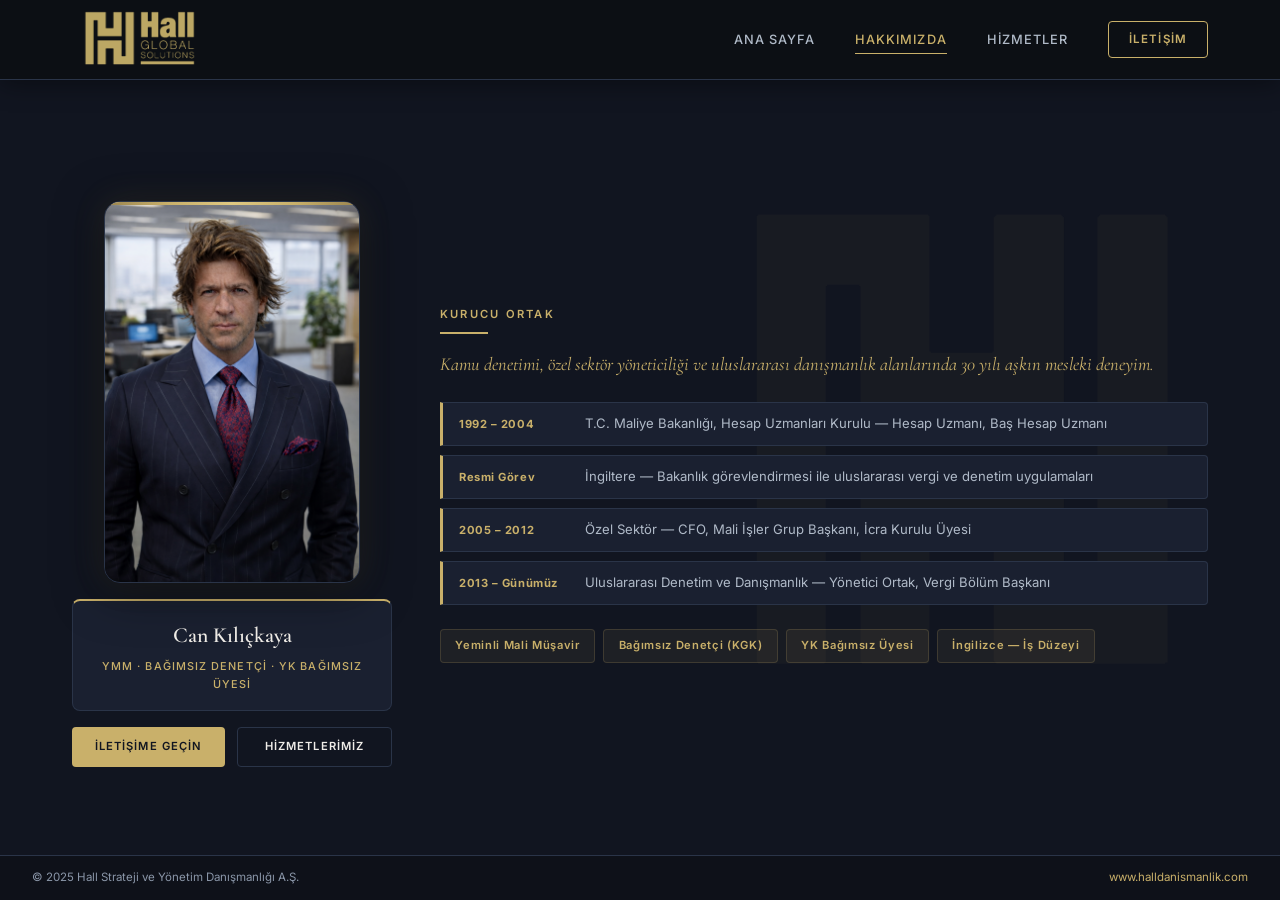
==== commit 8904f6fb: "Hakkımızda sayfası tek ekran tasarıma dönüştürüldü - scroll yok" ====
--- a/hakkimizda.html
+++ b/hakkimizda.html
@@ -6,13 +6,8 @@
   <meta name="description" content="Hall Strateji ve Yönetim Danışmanlığı A.Ş. — Can Kılıçkaya ve firma hakkında detaylı bilgi.">
   <title>Hakkımızda — HALL Strateji ve Yönetim Danışmanlığı</title>
   <link rel="stylesheet" href="css/style.css">
-  <script>
-    if('scrollRestoration' in history) history.scrollRestoration='manual';
-    document.documentElement.classList.add('no-scroll');
-    window.scrollTo(0,0);
-  </script>
 </head>
-<body>
+<body class="page-fixed">
 
   <!-- ===================== NAVBAR ===================== -->
   <nav class="navbar scrolled" id="navbar">
@@ -29,256 +24,80 @@
     </div>
   </nav>
 
-  <!-- ===================== PAGE HERO ===================== -->
-  <section class="page-hero">
-    <img src="assets/logo-mark.png" class="page-hero__deco" alt="" aria-hidden="true">
-    <div class="container page-hero__inner">
-      <p class="eyebrow">Kurucu Ortak</p>
-      <span class="gold-line"></span>
-      <h1 class="section-title">Hakkımızda</h1>
-      <p class="page-hero__desc">
-        Kamu, özel sektör ve uluslararası denetim alanlarında edinilmiş
-        30 yılı aşkın mesleki birikim.
-      </p>
+  <!-- ===================== ABOUT - TEK EKRAN ===================== -->
+  <section class="about-single">
+    <img src="assets/logo-mark.png" class="about-single__deco" alt="" aria-hidden="true">
+
+    <div class="about-single__grid">
+
+      <!-- Sol: Fotoğraf + İsim -->
+      <div class="about-single__left">
+        <div class="about-single__photo-frame">
+          <img
+            src="assets/can-kilickaya.png"
+            alt="Can Kılıçkaya — YMM · Bağımsız Denetçi · YK Bağımsız Üyesi"
+            class="about-single__photo"
+          >
+        </div>
+        <div class="about-single__nameplate">
+          <h2>Can Kılıçkaya</h2>
+          <p>YMM · Bağımsız Denetçi · YK Bağımsız Üyesi</p>
+        </div>
+        <div class="about-single__contact-mini">
+          <a href="iletisim.html" class="btn btn--primary btn--sm">İletişime Geçin</a>
+          <a href="hizmetler.html" class="btn btn--outline btn--sm">Hizmetlerimiz</a>
+        </div>
+      </div>
+
+      <!-- Sağ: Özgeçmiş -->
+      <div class="about-single__right">
+
+        <p class="eyebrow" style="margin-bottom:0.5rem;">Kurucu Ortak</p>
+        <span class="gold-line" style="margin:0.5rem 0 1rem;"></span>
+
+        <p class="about-single__intro">
+          Kamu denetimi, özel sektör yöneticiliği ve uluslararası danışmanlık
+          alanlarında 30 yılı aşkın mesleki deneyim.
+        </p>
+
+        <!-- Kariyer Zaman Çizelgesi -->
+        <div class="about-single__timeline">
+          <div class="about-single__tl-item">
+            <span class="about-single__tl-date">1992 – 2004</span>
+            <span class="about-single__tl-text">T.C. Maliye Bakanlığı, Hesap Uzmanları Kurulu — Hesap Uzmanı, Baş Hesap Uzmanı</span>
+          </div>
+          <div class="about-single__tl-item">
+            <span class="about-single__tl-date">Resmi Görev</span>
+            <span class="about-single__tl-text">İngiltere — Bakanlık görevlendirmesi ile uluslararası vergi ve denetim uygulamaları</span>
+          </div>
+          <div class="about-single__tl-item">
+            <span class="about-single__tl-date">2005 – 2012</span>
+            <span class="about-single__tl-text">Özel Sektör — CFO, Mali İşler Grup Başkanı, İcra Kurulu Üyesi</span>
+          </div>
+          <div class="about-single__tl-item">
+            <span class="about-single__tl-date">2013 – Günümüz</span>
+            <span class="about-single__tl-text">Uluslararası Denetim ve Danışmanlık — Yönetici Ortak, Vergi Bölüm Başkanı</span>
+          </div>
+        </div>
+
+        <!-- Yetkinlikler -->
+        <div class="about-single__creds">
+          <span class="about-single__cred">Yeminli Mali Müşavir</span>
+          <span class="about-single__cred">Bağımsız Denetçi (KGK)</span>
+          <span class="about-single__cred">YK Bağımsız Üyesi</span>
+          <span class="about-single__cred">İngilizce — İş Düzeyi</span>
+        </div>
+
+      </div>
+
+    </div>
+
+    <!-- Alt bar -->
+    <div class="about-single__bottom">
+      <span>&copy; 2025 Hall Strateji ve Yönetim Danışmanlığı A.Ş.</span>
+      <a href="https://www.halldanismanlik.com" target="_blank">www.halldanismanlik.com</a>
     </div>
   </section>
 
-  <!-- ===================== BIO SECTION ===================== -->
-  <section class="bio-section section-pad">
-    <div class="container">
-      <div class="bio-grid">
-
-        <!-- Photo Column -->
-        <div class="bio-photo-wrap">
-          <div class="bio-photo-frame">
-            <div class="bio-photo-inner">
-              <img
-                src="assets/can-kilickaya.png"
-                alt="Can Kılıçkaya — Yönetim Kurulu Başkanı"
-                class="bio-photo"
-              >
-            </div>
-          </div>
-          <div class="bio-name-plate">
-            <h3>Can Kılıçkaya</h3>
-            <p>YMM · Bağımsız Denetçi · YK Bağımsız Üyesi</p>
-          </div>
-        </div>
-
-        <!-- Bio Content -->
-        <div class="bio-content">
-          <p class="eyebrow" style="margin-bottom:1rem;">Kurucu Ortak</p>
-          <span class="gold-line"></span>
-          <h2 class="section-title" style="margin-bottom:0.75rem;">Can Kılıçkaya</h2>
-          <p style="font-family:var(--font-display); font-size:1.2rem; font-style:italic; color:var(--gold); margin-bottom:2rem; line-height:1.5;">
-            YMM · Bağımsız Denetçi · YK Bağımsız Üyesi
-          </p>
-
-          <p>
-            Can Kılıçkaya, 1967 Ankara doğumludur. Kariyerine 1992 yılında T.C. Maliye Bakanlığı
-            Hesap Uzmanları Kurulu bünyesinde başlamış, vergi incelemesi ve kamu denetimi
-            alanlarında on iki yılı aşkın süre görev yapmıştır. Bu dönemde Baş Hesap Uzmanlığı
-            görevine yükselmiştir.
-          </p>
-
-          <p>
-            Bakanlık döneminde resmi görevlendirme ile İngiltere'de çalışmış; uluslararası
-            vergi ve denetim uygulamalarını yerinde inceleme fırsatı bulmuştur.
-          </p>
-
-          <p>
-            2005-2012 yılları arasında özel sektörde CFO, Mali İşler Grup Başkanı ve İcra
-            Kurulu Üyesi olarak görev almıştır. Bu dönemde ERP dönüşümü, şirket birleşme
-            ve satın alma süreçleri, due diligence, halka arz hazırlıkları, refinansman
-            operasyonları ve bölünme-birleşme işlemlerini fiilen yönetmiştir.
-          </p>
-
-          <p>
-            2013 yılından itibaren uluslararası denetim ve danışmanlık firmalarında Yönetici
-            Ortak ve Vergi Bölüm Başkanı olarak çalışmaktadır. Halen vergi danışmanlığı,
-            kurumsal finans, finansal yeniden yapılandırma ve yönetim kurulu danışmanlığı
-            alanlarında faaliyet göstermektedir.
-          </p>
-
-          <!-- Kariyer Özeti -->
-          <div class="bio-credentials">
-            <div class="bio-cred-item">
-              <span class="bio-cred-icon">✦</span>
-              <span>1992–2004 · T.C. Maliye Bakanlığı, Hesap Uzmanları Kurulu — Hesap Uzmanı, Baş Hesap Uzmanı</span>
-            </div>
-            <div class="bio-cred-item">
-              <span class="bio-cred-icon">✦</span>
-              <span>İngiltere — Bakanlık resmi görevlendirmesi</span>
-            </div>
-            <div class="bio-cred-item">
-              <span class="bio-cred-icon">✦</span>
-              <span>2005–2012 · Özel Sektör — CFO, Mali İşler Grup Başkanı, İcra Kurulu Üyesi</span>
-            </div>
-            <div class="bio-cred-item">
-              <span class="bio-cred-icon">✦</span>
-              <span>2013–Günümüz · Uluslararası Denetim &amp; Danışmanlık — Yönetici Ortak, Vergi Bölüm Başkanı</span>
-            </div>
-          </div>
-
-          <!-- Yetkinlikler -->
-          <div class="bio-credentials" style="margin-top:1rem;">
-            <div class="bio-cred-item">
-              <span class="bio-cred-icon">✦</span>
-              <span>Yeminli Mali Müşavir (YMM)</span>
-            </div>
-            <div class="bio-cred-item">
-              <span class="bio-cred-icon">✦</span>
-              <span>Bağımsız Denetçi — KGK sertifikalı</span>
-            </div>
-            <div class="bio-cred-item">
-              <span class="bio-cred-icon">✦</span>
-              <span>Yönetim Kurulu Bağımsız Üyesi</span>
-            </div>
-            <div class="bio-cred-item">
-              <span class="bio-cred-icon">✦</span>
-              <span>İngilizce — İş düzeyinde yetkin</span>
-            </div>
-          </div>
-
-          <div style="display:flex; gap:1rem; flex-wrap:wrap; margin-top:1.5rem;">
-            <a href="iletisim.html" class="btn btn--primary">İletişime Geçin</a>
-            <a href="hizmetler.html" class="btn btn--outline">Hizmetlerimiz</a>
-          </div>
-        </div>
-
-      </div>
-    </div>
-  </section>
-
-  <!-- ===================== VALUES ===================== -->
-  <section class="values-section section-pad">
-    <div class="container">
-      <div style="text-align:center;">
-        <p class="eyebrow">Temel İlkelerimiz</p>
-        <span class="gold-line gold-line--center"></span>
-        <h2 class="section-title">Değerlerimiz</h2>
-        <p class="section-subtitle" style="margin:1rem auto 0; text-align:center;">
-          Her danışmanlık ilişkisinde rehber edindiğimiz temel değerler,
-          müşterilerimize sunduğumuz hizmetin kalitesini ve güvenilirliğini belirler.
-        </p>
-      </div>
-
-      <div class="values-grid">
-
-        <div class="value-card">
-          <span class="value-card__icon">⚖</span>
-          <h3 class="value-card__title">Bağımsızlık</h3>
-          <p class="value-card__desc">
-            Tarafsız ve nesnel bir bakış açısı, sağlıklı kararların temelidir.
-            Danışmanlık sürecinde kendi değerlendirmemizi açıkça paylaşır,
-            müşterinin çıkarını gözeten bir yaklaşım benimseriz.
-          </p>
-        </div>
-
-        <div class="value-card">
-          <span class="value-card__icon">◈</span>
-          <h3 class="value-card__title">Deneyim</h3>
-          <p class="value-card__desc">
-            Kamu denetimi, özel sektör CFO'luğu ve uluslararası danışmanlık
-            olmak üzere birbirini tamamlayan üç farklı kariyer döneminden
-            elde edilmiş pratik birikim.
-          </p>
-        </div>
-
-        <div class="value-card">
-          <span class="value-card__icon">◎</span>
-          <h3 class="value-card__title">Uygulama</h3>
-          <p class="value-card__desc">
-            Danışmanlık hizmeti tavsiye vermekle sınırlı kalmaz.
-            Önerilen stratejilerin hayata geçirilmesi sürecinde de
-            müşterinin yanında yer alarak somut sonuçlara odaklanırız.
-          </p>
-        </div>
-
-      </div>
-    </div>
-  </section>
-
-  <!-- ===================== CTA ===================== -->
-  <section class="cta-section section-pad">
-    <img src="assets/logo-mark.png" class="cta-section__deco" alt="" aria-hidden="true">
-    <div class="container">
-      <p class="eyebrow">Birlikte Çalışalım</p>
-      <span class="gold-line gold-line--center"></span>
-      <h2 class="section-title" style="max-width:560px; margin:0 auto 1rem;">
-        Kurumunuz İçin En İyi Çözümü Birlikte Bulalım
-      </h2>
-      <p class="section-subtitle" style="text-align:center; margin:0 auto 2.5rem;">
-        İlk değerlendirme görüşmesi için bugün iletişime geçin.
-      </p>
-      <a href="iletisim.html" class="btn btn--primary">İletişime Geçin</a>
-    </div>
-  </section>
-
-  <!-- ===================== FOOTER ===================== -->
-  <footer class="footer">
-    <div class="footer__main">
-      <div class="container">
-        <div class="footer__grid">
-
-          <div class="footer__brand-col">
-            <div class="footer__brand-wrap">
-              <img src="assets/logo-full.png" alt="Hall Global Solutions" class="footer__logo-mark" style="height:52px;">
-            </div>
-            <p class="footer__desc">
-              Hall Strateji ve Yönetim Danışmanlığı A.Ş., Türkiye'nin önde gelen kurumsal danışmanlık firmalarından biridir.
-            </p>
-          </div>
-
-          <div>
-            <p class="footer__col-title">Hizmetler</p>
-            <nav class="footer__links">
-              <a href="hizmetler.html">Kurumsal Finans</a>
-              <a href="hizmetler.html">Finansal Yeniden Yapılandırma</a>
-              <a href="hizmetler.html">Yönetim Danışmanlığı</a>
-              <a href="hizmetler.html">Vergi Danışmanlığı</a>
-              <a href="hizmetler.html">Kurumsal Strateji</a>
-              <a href="hizmetler.html">Bağımsız Denetim</a>
-            </nav>
-          </div>
-
-          <div>
-            <p class="footer__col-title">Kurumsal</p>
-            <nav class="footer__links">
-              <a href="hakkimizda.html">Hakkımızda</a>
-              <a href="hakkimizda.html">Liderlik Ekibi</a>
-              <a href="iletisim.html">İletişim</a>
-            </nav>
-            <p class="footer__col-title" style="margin-top:2rem;">İletişim</p>
-            <p style="font-size:0.82rem; color:var(--muted); line-height:1.7;">
-              Batı Ataşehir / İSTANBUL<br>
-              <a href="tel:+902165042464" style="color:var(--gold);">+90 (216) 504 24 64</a><br>
-              <a href="mailto:can.kilickaya@halldanismanlik.com" style="color:var(--gold); font-size:0.78rem;">can.kilickaya@halldanismanlik.com</a>
-            </p>
-          </div>
-
-        </div>
-      </div>
-    </div>
-    <div class="footer__bottom">
-      <div class="container" style="display:flex; justify-content:space-between; align-items:center; width:100%;">
-        <span>&copy; 2025 Hall Strateji ve Yönetim Danışmanlığı A.Ş. Tüm hakları saklıdır.</span>
-        <a href="https://www.halldanismanlik.com" target="_blank">www.halldanismanlik.com</a>
-      </div>
-    </div>
-  </footer>
-
-  <script>
-    window.scrollTo(0, 0);
-    document.documentElement.classList.remove('no-scroll');
-
-    const navbar = document.getElementById('navbar');
-    window.addEventListener('scroll', () => {
-      navbar.classList.toggle('scrolled', window.scrollY > 30);
-    });
-
-    window.addEventListener('load', () => { window.scrollTo(0, 0); });
-  </script>
-
 </body>
 </html>
--- a/css/style.css
+++ b/css/style.css
@@ -859,146 +859,216 @@
 }
 
 /* =========================================================
-   HAKKIMIZDA PAGE
+   HAKKIMIZDA PAGE — Tek Ekran Tasarım
    ========================================================= */
-.bio-section {
+.about-single {
+  height: 100vh;
+  display: flex;
+  flex-direction: column;
   background: var(--bg);
-}
-
-.bio-grid {
+  padding-top: var(--nav-h);
+  position: relative;
+  overflow: hidden;
+}
+
+.about-single__deco {
+  position: absolute;
+  right: 3%;
+  top: 50%;
+  transform: translateY(-50%);
+  height: 70vh;
+  width: auto;
+  opacity: 0.04;
+  pointer-events: none;
+  user-select: none;
+  z-index: 0;
+}
+
+.about-single__grid {
+  flex: 1;
   display: grid;
-  grid-template-columns: 1fr 1.4fr;
-  gap: 5rem;
-  align-items: start;
-}
-
-.bio-photo-wrap {
-  position: sticky;
-  top: calc(var(--nav-h) + 2rem);
-}
-
-.bio-photo-frame {
-  position: relative;
-  border-radius: var(--radius-lg);
-  overflow: visible;
-}
-
-.bio-photo-frame::before {
-  content: '';
-  position: absolute;
-  top: -14px;
-  right: -14px;
-  width: 64px;
-  height: 64px;
-  border-top: 3px solid var(--gold);
-  border-right: 3px solid var(--gold);
-  z-index: 2;
-  pointer-events: none;
-}
-
-.bio-photo-frame::after {
-  content: '';
-  position: absolute;
-  bottom: -14px;
-  left: -14px;
-  width: 64px;
-  height: 64px;
-  border-bottom: 3px solid var(--gold);
-  border-left: 3px solid var(--gold);
-  z-index: 2;
-  pointer-events: none;
-}
-
-.bio-photo-inner {
+  grid-template-columns: 320px 1fr;
+  gap: 3rem;
+  max-width: var(--container);
+  margin: 0 auto;
+  padding: 2rem 2rem 0;
+  width: 100%;
+  position: relative;
+  z-index: 1;
+  align-items: center;
+}
+
+/* Sol: Fotoğraf + İsim */
+.about-single__left {
+  display: flex;
+  flex-direction: column;
+  align-items: center;
+  text-align: center;
+}
+
+.about-single__photo-frame {
   border-radius: var(--radius-lg);
   overflow: hidden;
   border: 1px solid var(--border);
   box-shadow: var(--shadow-lg), var(--shadow-gold);
   position: relative;
-  z-index: 1;
-}
-
-.bio-photo {
+  line-height: 0;
+}
+
+.about-single__photo-frame::before {
+  content: '';
+  position: absolute;
+  top: 0; left: 0; right: 0;
+  height: 3px;
+  background: linear-gradient(90deg, var(--gold-dark), var(--gold), var(--gold-light), var(--gold), var(--gold-dark));
+  z-index: 2;
+}
+
+.about-single__photo {
   width: 100%;
-  height: 620px;
+  height: 380px;
   object-fit: cover;
   object-position: center top;
   display: block;
-  filter: contrast(1.04);
-}
-
-.bio-name-plate {
+  filter: contrast(1.04) brightness(0.97);
+}
+
+.about-single__nameplate {
   background: var(--bg-card);
   border: 1px solid var(--border);
-  border-top: 3px solid var(--gold);
-  padding: 1.5rem 1.75rem;
-  margin-top: 1.75rem;
+  border-top: 2px solid var(--gold);
+  padding: 1rem 1.25rem;
+  margin-top: 1rem;
   border-radius: var(--radius);
-}
-
-.bio-name-plate h3 {
+  width: 100%;
+}
+
+.about-single__nameplate h2 {
   font-family: var(--font-display);
-  font-size: 1.5rem;
+  font-size: 1.35rem;
   font-weight: 600;
   color: var(--text);
-  margin-bottom: 0.3rem;
-}
-
-.bio-name-plate p {
-  font-size: 0.75rem;
+  margin-bottom: 0.2rem;
+}
+
+.about-single__nameplate p {
+  font-size: 0.68rem;
   color: var(--gold);
   letter-spacing: 0.1em;
   font-weight: 500;
   text-transform: uppercase;
 }
 
-.bio-content p {
-  color: var(--muted-light);
-  line-height: 1.9;
-  margin-bottom: 1.25rem;
-  font-size: 0.95rem;
-}
-
-.bio-content p:first-of-type {
-  font-size: 1.05rem;
-  color: var(--text);
+.about-single__contact-mini {
+  display: flex;
+  gap: 0.75rem;
+  margin-top: 1rem;
+  width: 100%;
+}
+
+.about-single__contact-mini .btn {
+  flex: 1;
+  justify-content: center;
+  text-align: center;
+}
+
+.btn--sm {
+  padding: 0.6rem 1rem;
+  font-size: 0.7rem;
+}
+
+/* Sağ: Özgeçmiş */
+.about-single__right {
+  position: relative;
+  z-index: 1;
+}
+
+.about-single__intro {
   font-family: var(--font-display);
-  font-weight: 400;
-  line-height: 1.75;
-}
-
-.bio-credentials {
-  margin: 2rem 0;
+  font-size: 1.15rem;
+  font-style: italic;
+  color: var(--gold);
+  line-height: 1.55;
+  margin-bottom: 1.5rem;
+}
+
+/* Kariyer Zaman Çizelgesi */
+.about-single__timeline {
   display: flex;
   flex-direction: column;
-  gap: 0.75rem;
-}
-
-.bio-cred-item {
+  gap: 0.6rem;
+  margin-bottom: 1.5rem;
+}
+
+.about-single__tl-item {
   display: flex;
   align-items: flex-start;
   gap: 1rem;
-  padding: 0.9rem 1.25rem;
+  padding: 0.65rem 1rem;
   background: var(--bg-card);
   border: 1px solid var(--border);
   border-left: 3px solid var(--gold);
   border-radius: 0 var(--radius-sm) var(--radius-sm) 0;
-  font-size: 0.875rem;
-  color: var(--text);
-  line-height: 1.6;
   transition: background var(--transition);
 }
 
-.bio-cred-item:hover {
+.about-single__tl-item:hover {
   background: rgba(188,167,100,0.05);
 }
 
-.bio-cred-icon {
-  color: var(--gold);
-  font-size: 1rem;
-  line-height: 1.6;
-  min-width: 20px;
-  text-align: center;
+.about-single__tl-date {
+  font-size: 0.7rem;
+  font-weight: 700;
+  letter-spacing: 0.05em;
+  color: var(--gold);
+  min-width: 110px;
+  padding-top: 0.1rem;
+}
+
+.about-single__tl-text {
+  font-size: 0.82rem;
+  color: var(--muted-light);
+  line-height: 1.5;
+}
+
+/* Yetkinlik Etiketleri */
+.about-single__creds {
+  display: flex;
+  flex-wrap: wrap;
+  gap: 0.5rem;
+}
+
+.about-single__cred {
+  font-size: 0.7rem;
+  font-weight: 600;
+  letter-spacing: 0.06em;
+  color: var(--gold);
+  background: rgba(188,167,100,0.08);
+  border: 1px solid rgba(188,167,100,0.2);
+  padding: 0.4rem 0.9rem;
+  border-radius: var(--radius-sm);
+}
+
+/* Alt bar */
+.about-single__bottom {
+  display: flex;
+  justify-content: space-between;
+  align-items: center;
+  padding: 0.75rem 2rem;
+  font-size: 0.72rem;
+  color: var(--muted);
+  border-top: 1px solid var(--border);
+  background: rgba(13,16,20,0.6);
+  flex-shrink: 0;
+}
+
+.about-single__bottom a {
+  color: var(--gold);
+  transition: color var(--transition);
+}
+
+.about-single__bottom a:hover {
+  color: var(--gold-light);
 }
 
 /* Values */
@@ -1456,8 +1526,8 @@
   .hero__grid { gap: 2.5rem; }
   .hero__photo { height: 500px; }
   .about-teaser__grid { gap: 3rem; }
-  .bio-grid { gap: 3rem; }
-  .bio-photo { height: 520px; }
+  .about-single__grid { grid-template-columns: 280px 1fr; gap: 2rem; }
+  .about-single__photo { height: 320px; }
 }
 
 @media (max-width: 900px) {
@@ -1483,9 +1553,11 @@
   .about-teaser__grid { grid-template-columns: 1fr; gap: 2.5rem; }
   .about-teaser__photo { height: 380px; }
 
-  .bio-grid { grid-template-columns: 1fr; gap: 2.5rem; }
-  .bio-photo-wrap { position: static; max-width: 440px; margin: 0 auto; }
-  .bio-photo { height: 460px; }
+  .about-single__grid { grid-template-columns: 1fr; gap: 1.5rem; }
+  .about-single__left { flex-direction: row; gap: 1.5rem; text-align: left; }
+  .about-single__photo { height: 200px; width: 200px; min-width: 200px; }
+  .about-single__contact-mini { flex-direction: column; }
+  .about-single { height: auto; min-height: 100vh; }
 
   .values-grid { grid-template-columns: 1fr 1fr; }
 
@@ -1529,8 +1601,9 @@
 
   .contact-form-wrap { padding: 1.75rem 1.5rem; }
 
-  .bio-photo { height: 380px; }
-  .bio-photo-frame::before, .bio-photo-frame::after { display: none; }
+  .about-single__left { flex-direction: column; }
+  .about-single__photo { height: 250px; width: 100%; min-width: auto; }
+  .about-single__tl-date { min-width: 80px; font-size: 0.62rem; }
 
   .page-hero { padding: 7rem 0 3.5rem; }
 }
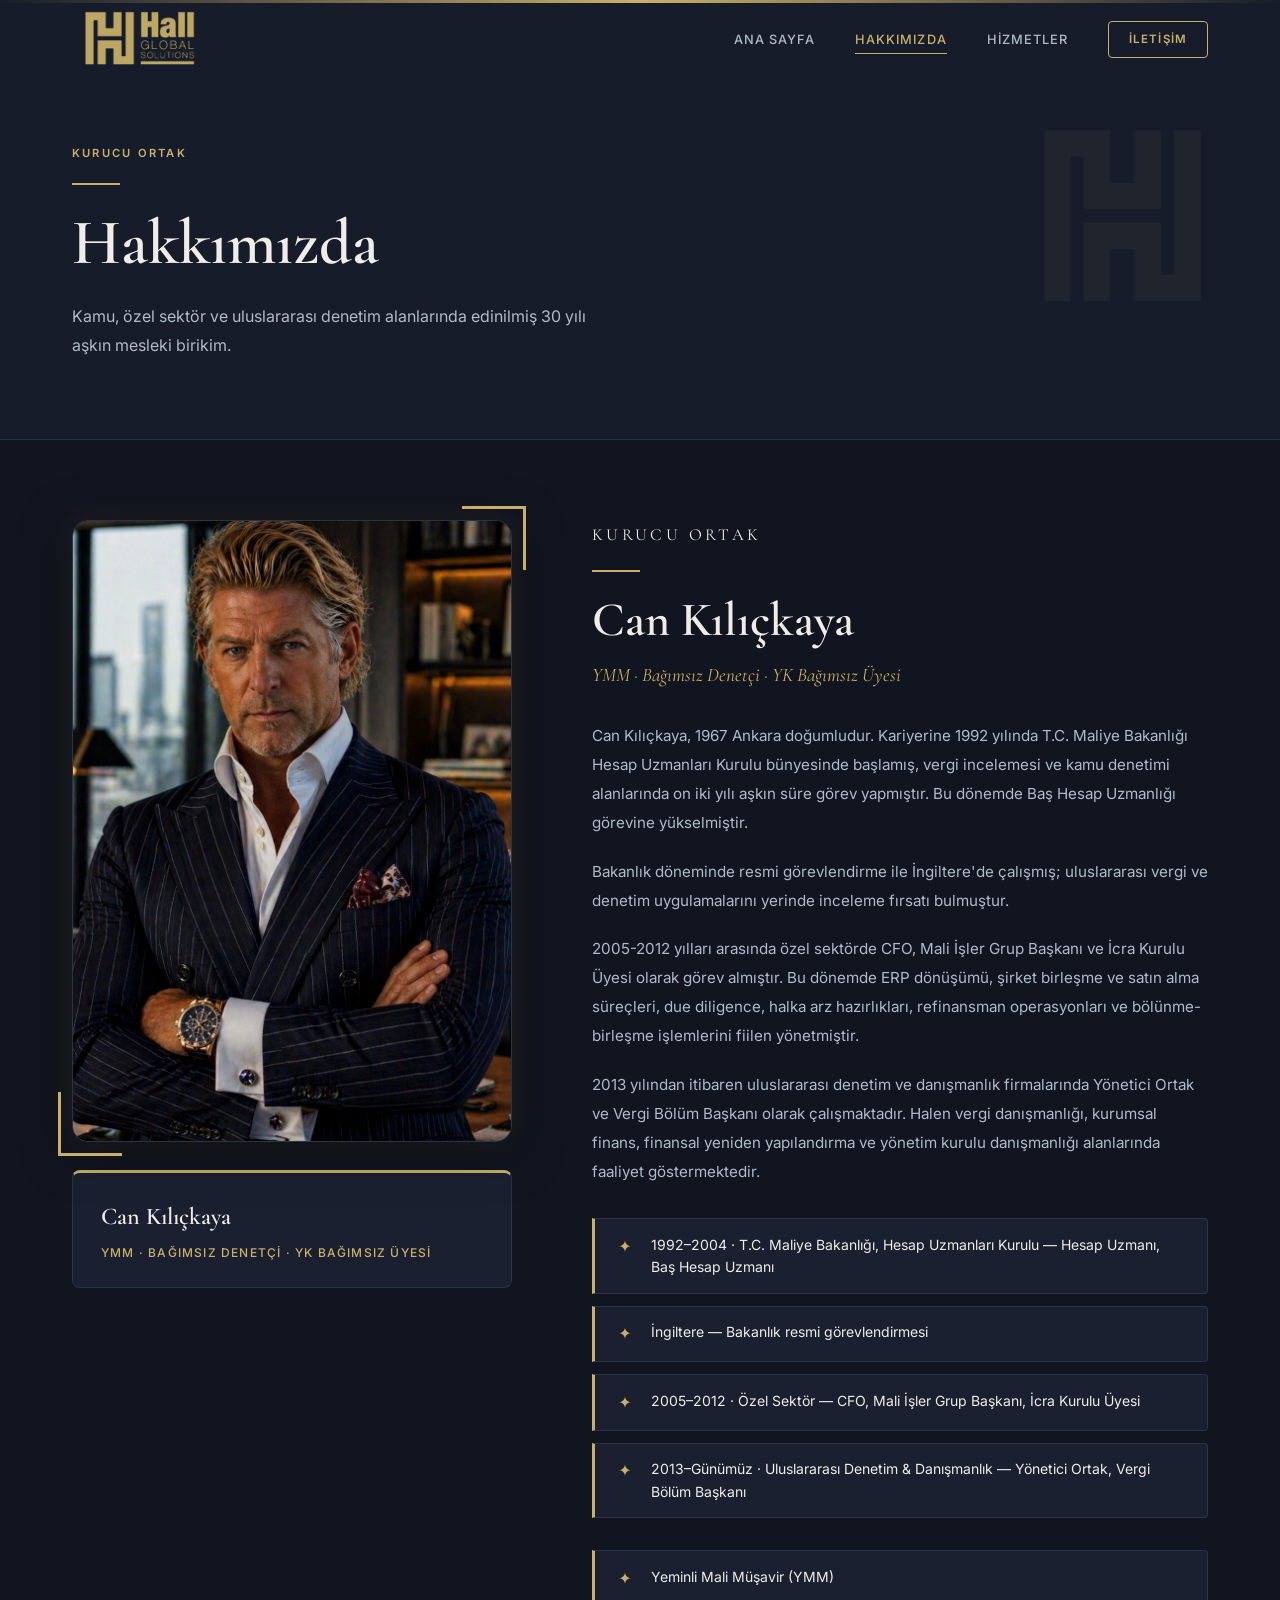
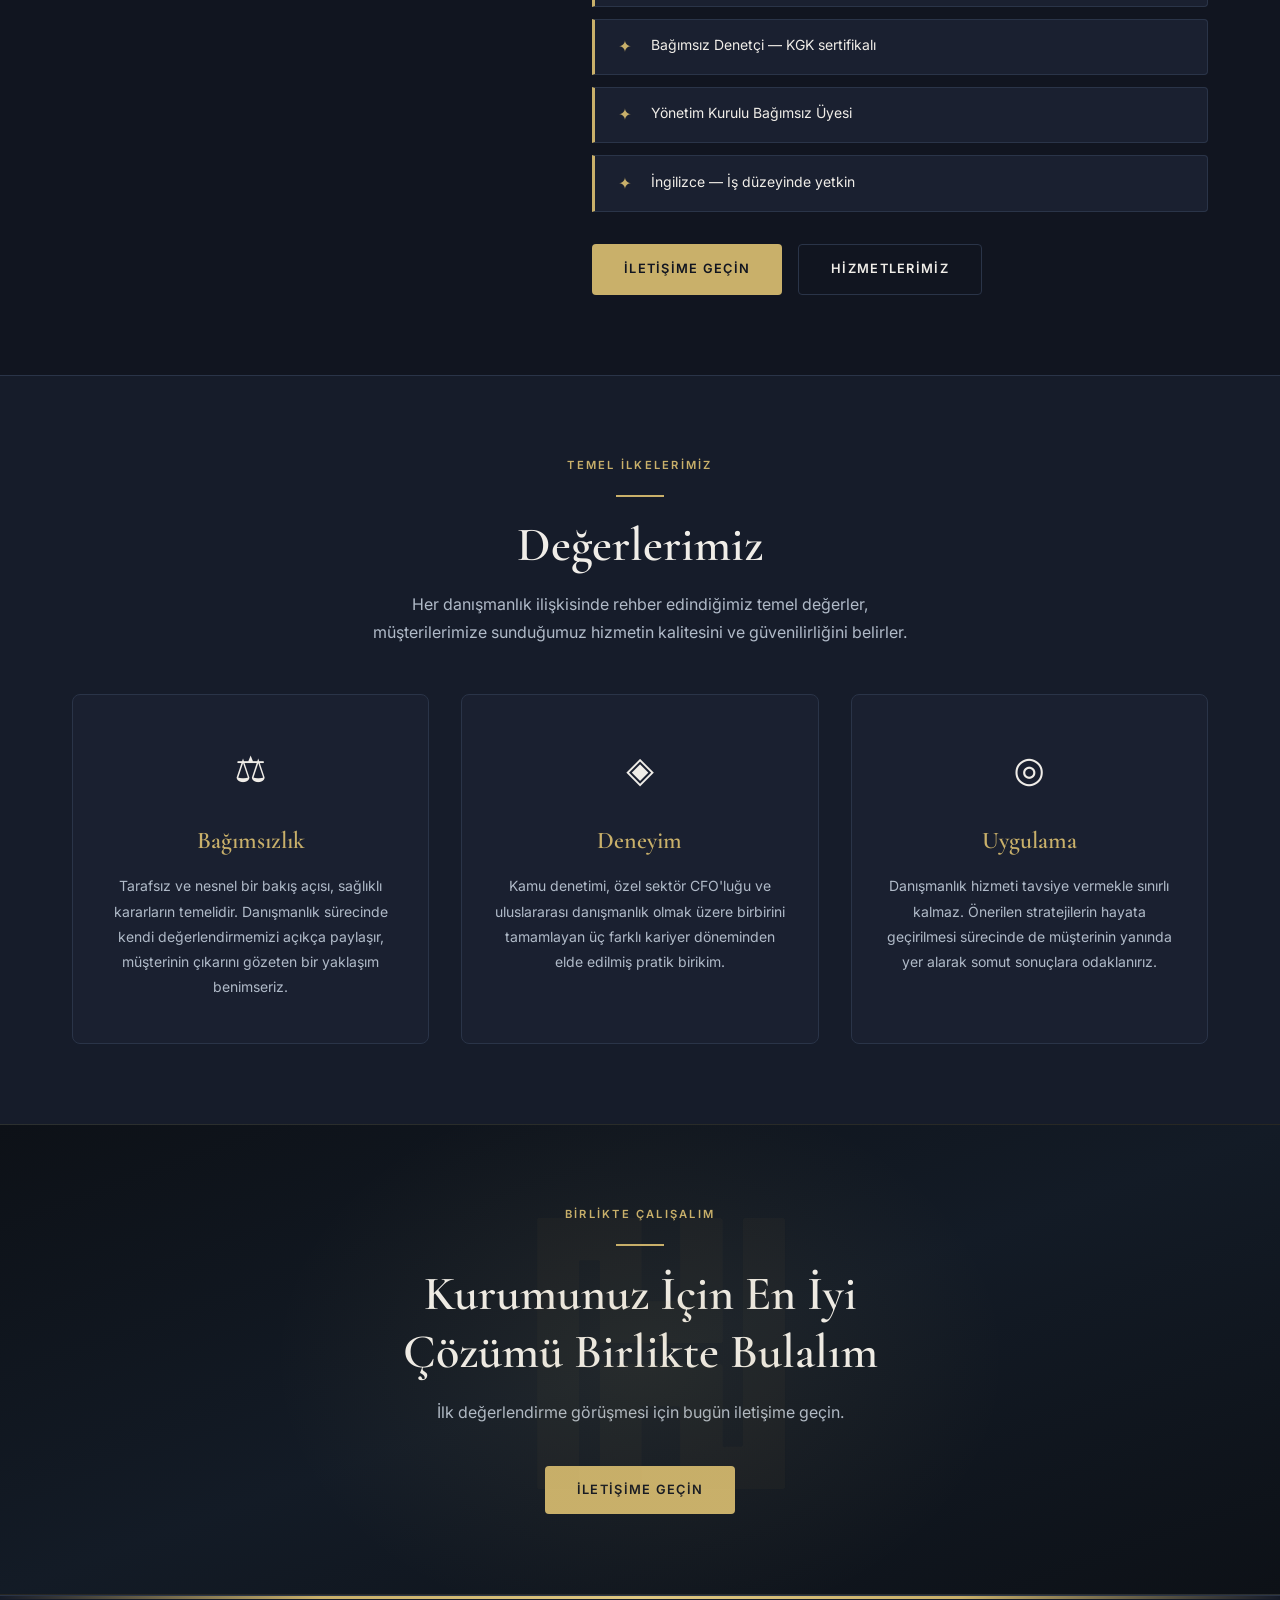
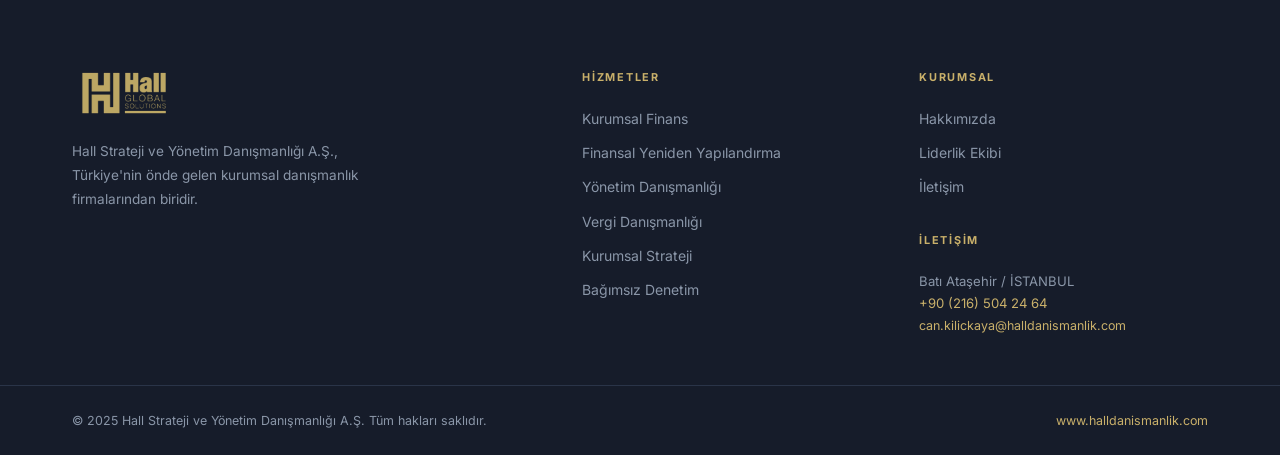
==== commit 029fe2a8: "Mobil uyumluluk: hamburger menü ve responsive düzeltmeler - Tüm sayfalara hamburger menü butonu ve t" ====
--- a/hakkimizda.html
+++ b/hakkimizda.html
@@ -6,8 +6,13 @@
   <meta name="description" content="Hall Strateji ve Yönetim Danışmanlığı A.Ş. — Can Kılıçkaya ve firma hakkında detaylı bilgi.">
   <title>Hakkımızda — HALL Strateji ve Yönetim Danışmanlığı</title>
   <link rel="stylesheet" href="css/style.css">
+  <script>
+    if('scrollRestoration' in history) history.scrollRestoration='manual';
+    document.documentElement.classList.add('no-scroll');
+    window.scrollTo(0,0);
+  </script>
 </head>
-<body class="page-fixed">
+<body>
 
   <!-- ===================== NAVBAR ===================== -->
   <nav class="navbar scrolled" id="navbar">
@@ -15,7 +20,10 @@
       <a href="index.html" class="navbar__brand">
         <img src="assets/logo-full.png" alt="Hall Global Solutions" class="navbar__logo-full">
       </a>
-      <div class="navbar__nav">
+      <button class="navbar__hamburger" id="hamburger" aria-label="Menü">
+        <span></span><span></span><span></span>
+      </button>
+      <div class="navbar__nav" id="navMenu">
         <a href="index.html">Ana Sayfa</a>
         <a href="hakkimizda.html" class="active">Hakkımızda</a>
         <a href="hizmetler.html">Hizmetler</a>
@@ -24,80 +32,269 @@
     </div>
   </nav>
 
-  <!-- ===================== ABOUT - TEK EKRAN ===================== -->
-  <section class="about-single">
-    <img src="assets/logo-mark.png" class="about-single__deco" alt="" aria-hidden="true">
-
-    <div class="about-single__grid">
-
-      <!-- Sol: Fotoğraf + İsim -->
-      <div class="about-single__left">
-        <div class="about-single__photo-frame">
-          <img
-            src="assets/can-kilickaya.png"
-            alt="Can Kılıçkaya — YMM · Bağımsız Denetçi · YK Bağımsız Üyesi"
-            class="about-single__photo"
-          >
-        </div>
-        <div class="about-single__nameplate">
-          <h2>Can Kılıçkaya</h2>
-          <p>YMM · Bağımsız Denetçi · YK Bağımsız Üyesi</p>
-        </div>
-        <div class="about-single__contact-mini">
-          <a href="iletisim.html" class="btn btn--primary btn--sm">İletişime Geçin</a>
-          <a href="hizmetler.html" class="btn btn--outline btn--sm">Hizmetlerimiz</a>
-        </div>
-      </div>
-
-      <!-- Sağ: Özgeçmiş -->
-      <div class="about-single__right">
-
-        <p class="eyebrow" style="margin-bottom:0.5rem;">Kurucu Ortak</p>
-        <span class="gold-line" style="margin:0.5rem 0 1rem;"></span>
-
-        <p class="about-single__intro">
-          Kamu denetimi, özel sektör yöneticiliği ve uluslararası danışmanlık
-          alanlarında 30 yılı aşkın mesleki deneyim.
+  <!-- ===================== PAGE HERO ===================== -->
+  <section class="page-hero">
+    <img src="assets/logo-mark.png" class="page-hero__deco" alt="" aria-hidden="true">
+    <div class="container page-hero__inner">
+      <p class="eyebrow">Kurucu Ortak</p>
+      <span class="gold-line"></span>
+      <h1 class="section-title">Hakkımızda</h1>
+      <p class="page-hero__desc">
+        Kamu, özel sektör ve uluslararası denetim alanlarında edinilmiş
+        30 yılı aşkın mesleki birikim.
+      </p>
+    </div>
+  </section>
+
+  <!-- ===================== BIO SECTION ===================== -->
+  <section class="bio-section section-pad">
+    <div class="container">
+      <div class="bio-grid">
+
+        <!-- Photo Column -->
+        <div class="bio-photo-wrap">
+          <div class="bio-photo-frame">
+            <div class="bio-photo-inner">
+              <img
+                src="assets/can-kilickaya.png"
+                alt="Can Kılıçkaya — Yönetim Kurulu Başkanı"
+                class="bio-photo"
+              >
+            </div>
+          </div>
+          <div class="bio-name-plate">
+            <h3>Can Kılıçkaya</h3>
+            <p>YMM · Bağımsız Denetçi · YK Bağımsız Üyesi</p>
+          </div>
+        </div>
+
+        <!-- Bio Content -->
+        <div class="bio-content">
+          <p class="eyebrow" style="margin-bottom:1rem;">Kurucu Ortak</p>
+          <span class="gold-line"></span>
+          <h2 class="section-title" style="margin-bottom:0.75rem;">Can Kılıçkaya</h2>
+          <p style="font-family:var(--font-display); font-size:1.2rem; font-style:italic; color:var(--gold); margin-bottom:2rem; line-height:1.5;">
+            YMM · Bağımsız Denetçi · YK Bağımsız Üyesi
+          </p>
+
+          <p>
+            Can Kılıçkaya, 1967 Ankara doğumludur. Kariyerine 1992 yılında T.C. Maliye Bakanlığı
+            Hesap Uzmanları Kurulu bünyesinde başlamış, vergi incelemesi ve kamu denetimi
+            alanlarında on iki yılı aşkın süre görev yapmıştır. Bu dönemde Baş Hesap Uzmanlığı
+            görevine yükselmiştir.
+          </p>
+
+          <p>
+            Bakanlık döneminde resmi görevlendirme ile İngiltere'de çalışmış; uluslararası
+            vergi ve denetim uygulamalarını yerinde inceleme fırsatı bulmuştur.
+          </p>
+
+          <p>
+            2005-2012 yılları arasında özel sektörde CFO, Mali İşler Grup Başkanı ve İcra
+            Kurulu Üyesi olarak görev almıştır. Bu dönemde ERP dönüşümü, şirket birleşme
+            ve satın alma süreçleri, due diligence, halka arz hazırlıkları, refinansman
+            operasyonları ve bölünme-birleşme işlemlerini fiilen yönetmiştir.
+          </p>
+
+          <p>
+            2013 yılından itibaren uluslararası denetim ve danışmanlık firmalarında Yönetici
+            Ortak ve Vergi Bölüm Başkanı olarak çalışmaktadır. Halen vergi danışmanlığı,
+            kurumsal finans, finansal yeniden yapılandırma ve yönetim kurulu danışmanlığı
+            alanlarında faaliyet göstermektedir.
+          </p>
+
+          <!-- Kariyer Özeti -->
+          <div class="bio-credentials">
+            <div class="bio-cred-item">
+              <span class="bio-cred-icon">✦</span>
+              <span>1992–2004 · T.C. Maliye Bakanlığı, Hesap Uzmanları Kurulu — Hesap Uzmanı, Baş Hesap Uzmanı</span>
+            </div>
+            <div class="bio-cred-item">
+              <span class="bio-cred-icon">✦</span>
+              <span>İngiltere — Bakanlık resmi görevlendirmesi</span>
+            </div>
+            <div class="bio-cred-item">
+              <span class="bio-cred-icon">✦</span>
+              <span>2005–2012 · Özel Sektör — CFO, Mali İşler Grup Başkanı, İcra Kurulu Üyesi</span>
+            </div>
+            <div class="bio-cred-item">
+              <span class="bio-cred-icon">✦</span>
+              <span>2013–Günümüz · Uluslararası Denetim &amp; Danışmanlık — Yönetici Ortak, Vergi Bölüm Başkanı</span>
+            </div>
+          </div>
+
+          <!-- Yetkinlikler -->
+          <div class="bio-credentials" style="margin-top:1rem;">
+            <div class="bio-cred-item">
+              <span class="bio-cred-icon">✦</span>
+              <span>Yeminli Mali Müşavir (YMM)</span>
+            </div>
+            <div class="bio-cred-item">
+              <span class="bio-cred-icon">✦</span>
+              <span>Bağımsız Denetçi — KGK sertifikalı</span>
+            </div>
+            <div class="bio-cred-item">
+              <span class="bio-cred-icon">✦</span>
+              <span>Yönetim Kurulu Bağımsız Üyesi</span>
+            </div>
+            <div class="bio-cred-item">
+              <span class="bio-cred-icon">✦</span>
+              <span>İngilizce — İş düzeyinde yetkin</span>
+            </div>
+          </div>
+
+          <div style="display:flex; gap:1rem; flex-wrap:wrap; margin-top:1.5rem;">
+            <a href="iletisim.html" class="btn btn--primary">İletişime Geçin</a>
+            <a href="hizmetler.html" class="btn btn--outline">Hizmetlerimiz</a>
+          </div>
+        </div>
+
+      </div>
+    </div>
+  </section>
+
+  <!-- ===================== VALUES ===================== -->
+  <section class="values-section section-pad">
+    <div class="container">
+      <div style="text-align:center;">
+        <p class="eyebrow">Temel İlkelerimiz</p>
+        <span class="gold-line gold-line--center"></span>
+        <h2 class="section-title">Değerlerimiz</h2>
+        <p class="section-subtitle" style="margin:1rem auto 0; text-align:center;">
+          Her danışmanlık ilişkisinde rehber edindiğimiz temel değerler,
+          müşterilerimize sunduğumuz hizmetin kalitesini ve güvenilirliğini belirler.
         </p>
-
-        <!-- Kariyer Zaman Çizelgesi -->
-        <div class="about-single__timeline">
-          <div class="about-single__tl-item">
-            <span class="about-single__tl-date">1992 – 2004</span>
-            <span class="about-single__tl-text">T.C. Maliye Bakanlığı, Hesap Uzmanları Kurulu — Hesap Uzmanı, Baş Hesap Uzmanı</span>
-          </div>
-          <div class="about-single__tl-item">
-            <span class="about-single__tl-date">Resmi Görev</span>
-            <span class="about-single__tl-text">İngiltere — Bakanlık görevlendirmesi ile uluslararası vergi ve denetim uygulamaları</span>
-          </div>
-          <div class="about-single__tl-item">
-            <span class="about-single__tl-date">2005 – 2012</span>
-            <span class="about-single__tl-text">Özel Sektör — CFO, Mali İşler Grup Başkanı, İcra Kurulu Üyesi</span>
-          </div>
-          <div class="about-single__tl-item">
-            <span class="about-single__tl-date">2013 – Günümüz</span>
-            <span class="about-single__tl-text">Uluslararası Denetim ve Danışmanlık — Yönetici Ortak, Vergi Bölüm Başkanı</span>
-          </div>
-        </div>
-
-        <!-- Yetkinlikler -->
-        <div class="about-single__creds">
-          <span class="about-single__cred">Yeminli Mali Müşavir</span>
-          <span class="about-single__cred">Bağımsız Denetçi (KGK)</span>
-          <span class="about-single__cred">YK Bağımsız Üyesi</span>
-          <span class="about-single__cred">İngilizce — İş Düzeyi</span>
-        </div>
-
-      </div>
-
-    </div>
-
-    <!-- Alt bar -->
-    <div class="about-single__bottom">
-      <span>&copy; 2025 Hall Strateji ve Yönetim Danışmanlığı A.Ş.</span>
-      <a href="https://www.halldanismanlik.com" target="_blank">www.halldanismanlik.com</a>
+      </div>
+
+      <div class="values-grid">
+
+        <div class="value-card">
+          <span class="value-card__icon">⚖</span>
+          <h3 class="value-card__title">Bağımsızlık</h3>
+          <p class="value-card__desc">
+            Tarafsız ve nesnel bir bakış açısı, sağlıklı kararların temelidir.
+            Danışmanlık sürecinde kendi değerlendirmemizi açıkça paylaşır,
+            müşterinin çıkarını gözeten bir yaklaşım benimseriz.
+          </p>
+        </div>
+
+        <div class="value-card">
+          <span class="value-card__icon">◈</span>
+          <h3 class="value-card__title">Deneyim</h3>
+          <p class="value-card__desc">
+            Kamu denetimi, özel sektör CFO'luğu ve uluslararası danışmanlık
+            olmak üzere birbirini tamamlayan üç farklı kariyer döneminden
+            elde edilmiş pratik birikim.
+          </p>
+        </div>
+
+        <div class="value-card">
+          <span class="value-card__icon">◎</span>
+          <h3 class="value-card__title">Uygulama</h3>
+          <p class="value-card__desc">
+            Danışmanlık hizmeti tavsiye vermekle sınırlı kalmaz.
+            Önerilen stratejilerin hayata geçirilmesi sürecinde de
+            müşterinin yanında yer alarak somut sonuçlara odaklanırız.
+          </p>
+        </div>
+
+      </div>
     </div>
   </section>
+
+  <!-- ===================== CTA ===================== -->
+  <section class="cta-section section-pad">
+    <img src="assets/logo-mark.png" class="cta-section__deco" alt="" aria-hidden="true">
+    <div class="container">
+      <p class="eyebrow">Birlikte Çalışalım</p>
+      <span class="gold-line gold-line--center"></span>
+      <h2 class="section-title" style="max-width:560px; margin:0 auto 1rem;">
+        Kurumunuz İçin En İyi Çözümü Birlikte Bulalım
+      </h2>
+      <p class="section-subtitle" style="text-align:center; margin:0 auto 2.5rem;">
+        İlk değerlendirme görüşmesi için bugün iletişime geçin.
+      </p>
+      <a href="iletisim.html" class="btn btn--primary">İletişime Geçin</a>
+    </div>
+  </section>
+
+  <!-- ===================== FOOTER ===================== -->
+  <footer class="footer">
+    <div class="footer__main">
+      <div class="container">
+        <div class="footer__grid">
+
+          <div class="footer__brand-col">
+            <div class="footer__brand-wrap">
+              <img src="assets/logo-full.png" alt="Hall Global Solutions" class="footer__logo-mark" style="height:52px;">
+            </div>
+            <p class="footer__desc">
+              Hall Strateji ve Yönetim Danışmanlığı A.Ş., Türkiye'nin önde gelen kurumsal danışmanlık firmalarından biridir.
+            </p>
+          </div>
+
+          <div>
+            <p class="footer__col-title">Hizmetler</p>
+            <nav class="footer__links">
+              <a href="hizmetler.html">Kurumsal Finans</a>
+              <a href="hizmetler.html">Finansal Yeniden Yapılandırma</a>
+              <a href="hizmetler.html">Yönetim Danışmanlığı</a>
+              <a href="hizmetler.html">Vergi Danışmanlığı</a>
+              <a href="hizmetler.html">Kurumsal Strateji</a>
+              <a href="hizmetler.html">Bağımsız Denetim</a>
+            </nav>
+          </div>
+
+          <div>
+            <p class="footer__col-title">Kurumsal</p>
+            <nav class="footer__links">
+              <a href="hakkimizda.html">Hakkımızda</a>
+              <a href="hakkimizda.html">Liderlik Ekibi</a>
+              <a href="iletisim.html">İletişim</a>
+            </nav>
+            <p class="footer__col-title" style="margin-top:2rem;">İletişim</p>
+            <p style="font-size:0.82rem; color:var(--muted); line-height:1.7;">
+              Batı Ataşehir / İSTANBUL<br>
+              <a href="tel:+902165042464" style="color:var(--gold);">+90 (216) 504 24 64</a><br>
+              <a href="mailto:can.kilickaya@halldanismanlik.com" style="color:var(--gold); font-size:0.78rem;">can.kilickaya@halldanismanlik.com</a>
+            </p>
+          </div>
+
+        </div>
+      </div>
+    </div>
+    <div class="footer__bottom">
+      <div class="container" style="display:flex; justify-content:space-between; align-items:center; width:100%;">
+        <span>&copy; 2025 Hall Strateji ve Yönetim Danışmanlığı A.Ş. Tüm hakları saklıdır.</span>
+        <a href="https://www.halldanismanlik.com" target="_blank">www.halldanismanlik.com</a>
+      </div>
+    </div>
+  </footer>
+
+  <script>
+    window.scrollTo(0, 0);
+    document.documentElement.classList.remove('no-scroll');
+
+    const navbar = document.getElementById('navbar');
+    window.addEventListener('scroll', () => {
+      navbar.classList.toggle('scrolled', window.scrollY > 30);
+    });
+
+    const hamburger = document.getElementById('hamburger');
+    const navMenu = document.getElementById('navMenu');
+    hamburger.addEventListener('click', () => {
+      hamburger.classList.toggle('active');
+      navMenu.classList.toggle('open');
+    });
+    navMenu.querySelectorAll('a').forEach(link => {
+      link.addEventListener('click', () => {
+        hamburger.classList.remove('active');
+        navMenu.classList.remove('open');
+      });
+    });
+
+    window.addEventListener('load', () => { window.scrollTo(0, 0); });
+  </script>
 
 </body>
 </html>
--- a/css/style.css
+++ b/css/style.css
@@ -270,6 +270,10 @@
 
 .navbar__cta::after {
   display: none !important;
+}
+
+.navbar__hamburger {
+  display: none;
 }
 
 /* =========================================================
@@ -859,216 +863,146 @@
 }
 
 /* =========================================================
-   HAKKIMIZDA PAGE — Tek Ekran Tasarım
+   HAKKIMIZDA PAGE
    ========================================================= */
-.about-single {
-  height: 100vh;
-  display: flex;
-  flex-direction: column;
+.bio-section {
   background: var(--bg);
-  padding-top: var(--nav-h);
-  position: relative;
-  overflow: hidden;
-}
-
-.about-single__deco {
-  position: absolute;
-  right: 3%;
-  top: 50%;
-  transform: translateY(-50%);
-  height: 70vh;
-  width: auto;
-  opacity: 0.04;
+}
+
+.bio-grid {
+  display: grid;
+  grid-template-columns: 1fr 1.4fr;
+  gap: 5rem;
+  align-items: start;
+}
+
+.bio-photo-wrap {
+  position: sticky;
+  top: calc(var(--nav-h) + 2rem);
+}
+
+.bio-photo-frame {
+  position: relative;
+  border-radius: var(--radius-lg);
+  overflow: visible;
+}
+
+.bio-photo-frame::before {
+  content: '';
+  position: absolute;
+  top: -14px;
+  right: -14px;
+  width: 64px;
+  height: 64px;
+  border-top: 3px solid var(--gold);
+  border-right: 3px solid var(--gold);
+  z-index: 2;
   pointer-events: none;
-  user-select: none;
-  z-index: 0;
-}
-
-.about-single__grid {
-  flex: 1;
-  display: grid;
-  grid-template-columns: 320px 1fr;
-  gap: 3rem;
-  max-width: var(--container);
-  margin: 0 auto;
-  padding: 2rem 2rem 0;
-  width: 100%;
-  position: relative;
-  z-index: 1;
-  align-items: center;
-}
-
-/* Sol: Fotoğraf + İsim */
-.about-single__left {
-  display: flex;
-  flex-direction: column;
-  align-items: center;
-  text-align: center;
-}
-
-.about-single__photo-frame {
+}
+
+.bio-photo-frame::after {
+  content: '';
+  position: absolute;
+  bottom: -14px;
+  left: -14px;
+  width: 64px;
+  height: 64px;
+  border-bottom: 3px solid var(--gold);
+  border-left: 3px solid var(--gold);
+  z-index: 2;
+  pointer-events: none;
+}
+
+.bio-photo-inner {
   border-radius: var(--radius-lg);
   overflow: hidden;
   border: 1px solid var(--border);
   box-shadow: var(--shadow-lg), var(--shadow-gold);
   position: relative;
-  line-height: 0;
-}
-
-.about-single__photo-frame::before {
-  content: '';
-  position: absolute;
-  top: 0; left: 0; right: 0;
-  height: 3px;
-  background: linear-gradient(90deg, var(--gold-dark), var(--gold), var(--gold-light), var(--gold), var(--gold-dark));
-  z-index: 2;
-}
-
-.about-single__photo {
+  z-index: 1;
+}
+
+.bio-photo {
   width: 100%;
-  height: 380px;
+  height: 620px;
   object-fit: cover;
   object-position: center top;
   display: block;
-  filter: contrast(1.04) brightness(0.97);
-}
-
-.about-single__nameplate {
+  filter: contrast(1.04);
+}
+
+.bio-name-plate {
   background: var(--bg-card);
   border: 1px solid var(--border);
-  border-top: 2px solid var(--gold);
-  padding: 1rem 1.25rem;
-  margin-top: 1rem;
+  border-top: 3px solid var(--gold);
+  padding: 1.5rem 1.75rem;
+  margin-top: 1.75rem;
   border-radius: var(--radius);
-  width: 100%;
-}
-
-.about-single__nameplate h2 {
+}
+
+.bio-name-plate h3 {
   font-family: var(--font-display);
-  font-size: 1.35rem;
+  font-size: 1.5rem;
   font-weight: 600;
   color: var(--text);
-  margin-bottom: 0.2rem;
-}
-
-.about-single__nameplate p {
-  font-size: 0.68rem;
+  margin-bottom: 0.3rem;
+}
+
+.bio-name-plate p {
+  font-size: 0.75rem;
   color: var(--gold);
   letter-spacing: 0.1em;
   font-weight: 500;
   text-transform: uppercase;
 }
 
-.about-single__contact-mini {
-  display: flex;
+.bio-content p {
+  color: var(--muted-light);
+  line-height: 1.9;
+  margin-bottom: 1.25rem;
+  font-size: 0.95rem;
+}
+
+.bio-content p:first-of-type {
+  font-size: 1.05rem;
+  color: var(--text);
+  font-family: var(--font-display);
+  font-weight: 400;
+  line-height: 1.75;
+}
+
+.bio-credentials {
+  margin: 2rem 0;
+  display: flex;
+  flex-direction: column;
   gap: 0.75rem;
-  margin-top: 1rem;
-  width: 100%;
-}
-
-.about-single__contact-mini .btn {
-  flex: 1;
-  justify-content: center;
-  text-align: center;
-}
-
-.btn--sm {
-  padding: 0.6rem 1rem;
-  font-size: 0.7rem;
-}
-
-/* Sağ: Özgeçmiş */
-.about-single__right {
-  position: relative;
-  z-index: 1;
-}
-
-.about-single__intro {
-  font-family: var(--font-display);
-  font-size: 1.15rem;
-  font-style: italic;
-  color: var(--gold);
-  line-height: 1.55;
-  margin-bottom: 1.5rem;
-}
-
-/* Kariyer Zaman Çizelgesi */
-.about-single__timeline {
-  display: flex;
-  flex-direction: column;
-  gap: 0.6rem;
-  margin-bottom: 1.5rem;
-}
-
-.about-single__tl-item {
+}
+
+.bio-cred-item {
   display: flex;
   align-items: flex-start;
   gap: 1rem;
-  padding: 0.65rem 1rem;
+  padding: 0.9rem 1.25rem;
   background: var(--bg-card);
   border: 1px solid var(--border);
   border-left: 3px solid var(--gold);
   border-radius: 0 var(--radius-sm) var(--radius-sm) 0;
+  font-size: 0.875rem;
+  color: var(--text);
+  line-height: 1.6;
   transition: background var(--transition);
 }
 
-.about-single__tl-item:hover {
+.bio-cred-item:hover {
   background: rgba(188,167,100,0.05);
 }
 
-.about-single__tl-date {
-  font-size: 0.7rem;
-  font-weight: 700;
-  letter-spacing: 0.05em;
-  color: var(--gold);
-  min-width: 110px;
-  padding-top: 0.1rem;
-}
-
-.about-single__tl-text {
-  font-size: 0.82rem;
-  color: var(--muted-light);
-  line-height: 1.5;
-}
-
-/* Yetkinlik Etiketleri */
-.about-single__creds {
-  display: flex;
-  flex-wrap: wrap;
-  gap: 0.5rem;
-}
-
-.about-single__cred {
-  font-size: 0.7rem;
-  font-weight: 600;
-  letter-spacing: 0.06em;
-  color: var(--gold);
-  background: rgba(188,167,100,0.08);
-  border: 1px solid rgba(188,167,100,0.2);
-  padding: 0.4rem 0.9rem;
-  border-radius: var(--radius-sm);
-}
-
-/* Alt bar */
-.about-single__bottom {
-  display: flex;
-  justify-content: space-between;
-  align-items: center;
-  padding: 0.75rem 2rem;
-  font-size: 0.72rem;
-  color: var(--muted);
-  border-top: 1px solid var(--border);
-  background: rgba(13,16,20,0.6);
-  flex-shrink: 0;
-}
-
-.about-single__bottom a {
-  color: var(--gold);
-  transition: color var(--transition);
-}
-
-.about-single__bottom a:hover {
-  color: var(--gold-light);
+.bio-cred-icon {
+  color: var(--gold);
+  font-size: 1rem;
+  line-height: 1.6;
+  min-width: 20px;
+  text-align: center;
 }
 
 /* Values */
@@ -1526,12 +1460,82 @@
   .hero__grid { gap: 2.5rem; }
   .hero__photo { height: 500px; }
   .about-teaser__grid { gap: 3rem; }
-  .about-single__grid { grid-template-columns: 280px 1fr; gap: 2rem; }
-  .about-single__photo { height: 320px; }
+  .bio-grid { gap: 3rem; }
+  .bio-photo { height: 520px; }
 }
 
 @media (max-width: 900px) {
-  .navbar__nav { display: none; }
+  body.page-fixed {
+    overflow: auto !important;
+    height: auto !important;
+  }
+
+  .navbar__hamburger {
+    display: flex;
+    flex-direction: column;
+    justify-content: center;
+    gap: 5px;
+    width: 32px;
+    height: 32px;
+    background: none;
+    border: none;
+    cursor: pointer;
+    padding: 0;
+    z-index: 1001;
+  }
+
+  .navbar__hamburger span {
+    display: block;
+    width: 22px;
+    height: 2px;
+    background: var(--text);
+    border-radius: 2px;
+    transition: all 0.3s ease;
+  }
+
+  .navbar__hamburger.active span:nth-child(1) {
+    transform: rotate(45deg) translate(5px, 5px);
+  }
+
+  .navbar__hamburger.active span:nth-child(2) {
+    opacity: 0;
+  }
+
+  .navbar__hamburger.active span:nth-child(3) {
+    transform: rotate(-45deg) translate(5px, -5px);
+  }
+
+  .navbar__nav {
+    display: none;
+    position: fixed;
+    top: 0;
+    left: 0;
+    right: 0;
+    bottom: 0;
+    background: rgba(13, 16, 20, 0.98);
+    backdrop-filter: blur(16px);
+    -webkit-backdrop-filter: blur(16px);
+    flex-direction: column;
+    align-items: center;
+    justify-content: center;
+    gap: 2rem;
+    z-index: 1000;
+  }
+
+  .navbar__nav.open {
+    display: flex;
+  }
+
+  .navbar__nav a {
+    font-size: 1.1rem;
+    letter-spacing: 0.12em;
+  }
+
+  .navbar__cta {
+    margin-top: 1rem;
+    padding: 0.75rem 2rem !important;
+    font-size: 0.85rem !important;
+  }
 
   .hero__grid {
     grid-template-columns: 1fr;
@@ -1553,11 +1557,9 @@
   .about-teaser__grid { grid-template-columns: 1fr; gap: 2.5rem; }
   .about-teaser__photo { height: 380px; }
 
-  .about-single__grid { grid-template-columns: 1fr; gap: 1.5rem; }
-  .about-single__left { flex-direction: row; gap: 1.5rem; text-align: left; }
-  .about-single__photo { height: 200px; width: 200px; min-width: 200px; }
-  .about-single__contact-mini { flex-direction: column; }
-  .about-single { height: auto; min-height: 100vh; }
+  .bio-grid { grid-template-columns: 1fr; gap: 2.5rem; }
+  .bio-photo-wrap { position: static; max-width: 440px; margin: 0 auto; }
+  .bio-photo { height: 460px; }
 
   .values-grid { grid-template-columns: 1fr 1fr; }
 
@@ -1601,9 +1603,10 @@
 
   .contact-form-wrap { padding: 1.75rem 1.5rem; }
 
-  .about-single__left { flex-direction: column; }
-  .about-single__photo { height: 250px; width: 100%; min-width: auto; }
-  .about-single__tl-date { min-width: 80px; font-size: 0.62rem; }
+  .bio-photo { height: 380px; }
+  .bio-photo-frame::before, .bio-photo-frame::after { display: none; }
 
   .page-hero { padding: 7rem 0 3.5rem; }
-}
+
+  .navbar__logo-full { height: 48px; }
+}
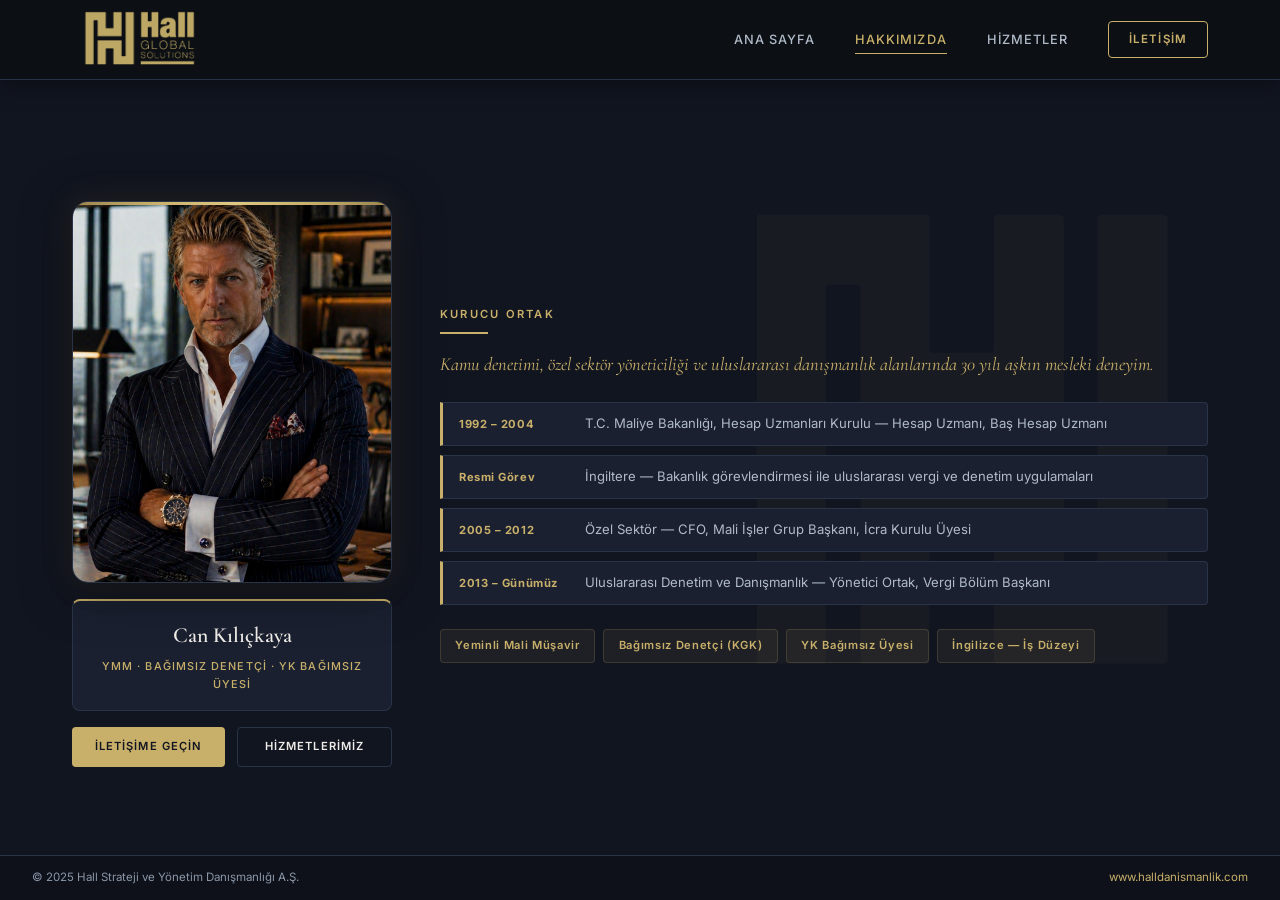
==== commit 3c1771a4: "Mobil uyumluluk: hamburger menu + page-fixed + responsive - 4 sayfaya hamburger menu butonu ve tam e" ====
--- a/hakkimizda.html
+++ b/hakkimizda.html
@@ -6,13 +6,8 @@
   <meta name="description" content="Hall Strateji ve Yönetim Danışmanlığı A.Ş. — Can Kılıçkaya ve firma hakkında detaylı bilgi.">
   <title>Hakkımızda — HALL Strateji ve Yönetim Danışmanlığı</title>
   <link rel="stylesheet" href="css/style.css">
-  <script>
-    if('scrollRestoration' in history) history.scrollRestoration='manual';
-    document.documentElement.classList.add('no-scroll');
-    window.scrollTo(0,0);
-  </script>
 </head>
-<body>
+<body class="page-fixed">
 
   <!-- ===================== NAVBAR ===================== -->
   <nav class="navbar scrolled" id="navbar">
@@ -32,254 +27,82 @@
     </div>
   </nav>
 
-  <!-- ===================== PAGE HERO ===================== -->
-  <section class="page-hero">
-    <img src="assets/logo-mark.png" class="page-hero__deco" alt="" aria-hidden="true">
-    <div class="container page-hero__inner">
-      <p class="eyebrow">Kurucu Ortak</p>
-      <span class="gold-line"></span>
-      <h1 class="section-title">Hakkımızda</h1>
-      <p class="page-hero__desc">
-        Kamu, özel sektör ve uluslararası denetim alanlarında edinilmiş
-        30 yılı aşkın mesleki birikim.
-      </p>
+  <!-- ===================== ABOUT - TEK EKRAN ===================== -->
+  <section class="about-single">
+    <img src="assets/logo-mark.png" class="about-single__deco" alt="" aria-hidden="true">
+
+    <div class="about-single__grid">
+
+      <!-- Sol: Fotoğraf + İsim -->
+      <div class="about-single__left">
+        <div class="about-single__photo-frame">
+          <img
+            src="assets/can-kilickaya.png"
+            alt="Can Kılıçkaya — YMM · Bağımsız Denetçi · YK Bağımsız Üyesi"
+            class="about-single__photo"
+          >
+        </div>
+        <div class="about-single__nameplate">
+          <h2>Can Kılıçkaya</h2>
+          <p>YMM · Bağımsız Denetçi · YK Bağımsız Üyesi</p>
+        </div>
+        <div class="about-single__contact-mini">
+          <a href="iletisim.html" class="btn btn--primary btn--sm">İletişime Geçin</a>
+          <a href="hizmetler.html" class="btn btn--outline btn--sm">Hizmetlerimiz</a>
+        </div>
+      </div>
+
+      <!-- Sağ: Özgeçmiş -->
+      <div class="about-single__right">
+
+        <p class="eyebrow" style="margin-bottom:0.5rem;">Kurucu Ortak</p>
+        <span class="gold-line" style="margin:0.5rem 0 1rem;"></span>
+
+        <p class="about-single__intro">
+          Kamu denetimi, özel sektör yöneticiliği ve uluslararası danışmanlık
+          alanlarında 30 yılı aşkın mesleki deneyim.
+        </p>
+
+        <!-- Kariyer Zaman Çizelgesi -->
+        <div class="about-single__timeline">
+          <div class="about-single__tl-item">
+            <span class="about-single__tl-date">1992 – 2004</span>
+            <span class="about-single__tl-text">T.C. Maliye Bakanlığı, Hesap Uzmanları Kurulu — Hesap Uzmanı, Baş Hesap Uzmanı</span>
+          </div>
+          <div class="about-single__tl-item">
+            <span class="about-single__tl-date">Resmi Görev</span>
+            <span class="about-single__tl-text">İngiltere — Bakanlık görevlendirmesi ile uluslararası vergi ve denetim uygulamaları</span>
+          </div>
+          <div class="about-single__tl-item">
+            <span class="about-single__tl-date">2005 – 2012</span>
+            <span class="about-single__tl-text">Özel Sektör — CFO, Mali İşler Grup Başkanı, İcra Kurulu Üyesi</span>
+          </div>
+          <div class="about-single__tl-item">
+            <span class="about-single__tl-date">2013 – Günümüz</span>
+            <span class="about-single__tl-text">Uluslararası Denetim ve Danışmanlık — Yönetici Ortak, Vergi Bölüm Başkanı</span>
+          </div>
+        </div>
+
+        <!-- Yetkinlikler -->
+        <div class="about-single__creds">
+          <span class="about-single__cred">Yeminli Mali Müşavir</span>
+          <span class="about-single__cred">Bağımsız Denetçi (KGK)</span>
+          <span class="about-single__cred">YK Bağımsız Üyesi</span>
+          <span class="about-single__cred">İngilizce — İş Düzeyi</span>
+        </div>
+
+      </div>
+
+    </div>
+
+    <!-- Alt bar -->
+    <div class="about-single__bottom">
+      <span>&copy; 2025 Hall Strateji ve Yönetim Danışmanlığı A.Ş.</span>
+      <a href="https://www.halldanismanlik.com" target="_blank">www.halldanismanlik.com</a>
     </div>
   </section>
 
-  <!-- ===================== BIO SECTION ===================== -->
-  <section class="bio-section section-pad">
-    <div class="container">
-      <div class="bio-grid">
-
-        <!-- Photo Column -->
-        <div class="bio-photo-wrap">
-          <div class="bio-photo-frame">
-            <div class="bio-photo-inner">
-              <img
-                src="assets/can-kilickaya.png"
-                alt="Can Kılıçkaya — Yönetim Kurulu Başkanı"
-                class="bio-photo"
-              >
-            </div>
-          </div>
-          <div class="bio-name-plate">
-            <h3>Can Kılıçkaya</h3>
-            <p>YMM · Bağımsız Denetçi · YK Bağımsız Üyesi</p>
-          </div>
-        </div>
-
-        <!-- Bio Content -->
-        <div class="bio-content">
-          <p class="eyebrow" style="margin-bottom:1rem;">Kurucu Ortak</p>
-          <span class="gold-line"></span>
-          <h2 class="section-title" style="margin-bottom:0.75rem;">Can Kılıçkaya</h2>
-          <p style="font-family:var(--font-display); font-size:1.2rem; font-style:italic; color:var(--gold); margin-bottom:2rem; line-height:1.5;">
-            YMM · Bağımsız Denetçi · YK Bağımsız Üyesi
-          </p>
-
-          <p>
-            Can Kılıçkaya, 1967 Ankara doğumludur. Kariyerine 1992 yılında T.C. Maliye Bakanlığı
-            Hesap Uzmanları Kurulu bünyesinde başlamış, vergi incelemesi ve kamu denetimi
-            alanlarında on iki yılı aşkın süre görev yapmıştır. Bu dönemde Baş Hesap Uzmanlığı
-            görevine yükselmiştir.
-          </p>
-
-          <p>
-            Bakanlık döneminde resmi görevlendirme ile İngiltere'de çalışmış; uluslararası
-            vergi ve denetim uygulamalarını yerinde inceleme fırsatı bulmuştur.
-          </p>
-
-          <p>
-            2005-2012 yılları arasında özel sektörde CFO, Mali İşler Grup Başkanı ve İcra
-            Kurulu Üyesi olarak görev almıştır. Bu dönemde ERP dönüşümü, şirket birleşme
-            ve satın alma süreçleri, due diligence, halka arz hazırlıkları, refinansman
-            operasyonları ve bölünme-birleşme işlemlerini fiilen yönetmiştir.
-          </p>
-
-          <p>
-            2013 yılından itibaren uluslararası denetim ve danışmanlık firmalarında Yönetici
-            Ortak ve Vergi Bölüm Başkanı olarak çalışmaktadır. Halen vergi danışmanlığı,
-            kurumsal finans, finansal yeniden yapılandırma ve yönetim kurulu danışmanlığı
-            alanlarında faaliyet göstermektedir.
-          </p>
-
-          <!-- Kariyer Özeti -->
-          <div class="bio-credentials">
-            <div class="bio-cred-item">
-              <span class="bio-cred-icon">✦</span>
-              <span>1992–2004 · T.C. Maliye Bakanlığı, Hesap Uzmanları Kurulu — Hesap Uzmanı, Baş Hesap Uzmanı</span>
-            </div>
-            <div class="bio-cred-item">
-              <span class="bio-cred-icon">✦</span>
-              <span>İngiltere — Bakanlık resmi görevlendirmesi</span>
-            </div>
-            <div class="bio-cred-item">
-              <span class="bio-cred-icon">✦</span>
-              <span>2005–2012 · Özel Sektör — CFO, Mali İşler Grup Başkanı, İcra Kurulu Üyesi</span>
-            </div>
-            <div class="bio-cred-item">
-              <span class="bio-cred-icon">✦</span>
-              <span>2013–Günümüz · Uluslararası Denetim &amp; Danışmanlık — Yönetici Ortak, Vergi Bölüm Başkanı</span>
-            </div>
-          </div>
-
-          <!-- Yetkinlikler -->
-          <div class="bio-credentials" style="margin-top:1rem;">
-            <div class="bio-cred-item">
-              <span class="bio-cred-icon">✦</span>
-              <span>Yeminli Mali Müşavir (YMM)</span>
-            </div>
-            <div class="bio-cred-item">
-              <span class="bio-cred-icon">✦</span>
-              <span>Bağımsız Denetçi — KGK sertifikalı</span>
-            </div>
-            <div class="bio-cred-item">
-              <span class="bio-cred-icon">✦</span>
-              <span>Yönetim Kurulu Bağımsız Üyesi</span>
-            </div>
-            <div class="bio-cred-item">
-              <span class="bio-cred-icon">✦</span>
-              <span>İngilizce — İş düzeyinde yetkin</span>
-            </div>
-          </div>
-
-          <div style="display:flex; gap:1rem; flex-wrap:wrap; margin-top:1.5rem;">
-            <a href="iletisim.html" class="btn btn--primary">İletişime Geçin</a>
-            <a href="hizmetler.html" class="btn btn--outline">Hizmetlerimiz</a>
-          </div>
-        </div>
-
-      </div>
-    </div>
-  </section>
-
-  <!-- ===================== VALUES ===================== -->
-  <section class="values-section section-pad">
-    <div class="container">
-      <div style="text-align:center;">
-        <p class="eyebrow">Temel İlkelerimiz</p>
-        <span class="gold-line gold-line--center"></span>
-        <h2 class="section-title">Değerlerimiz</h2>
-        <p class="section-subtitle" style="margin:1rem auto 0; text-align:center;">
-          Her danışmanlık ilişkisinde rehber edindiğimiz temel değerler,
-          müşterilerimize sunduğumuz hizmetin kalitesini ve güvenilirliğini belirler.
-        </p>
-      </div>
-
-      <div class="values-grid">
-
-        <div class="value-card">
-          <span class="value-card__icon">⚖</span>
-          <h3 class="value-card__title">Bağımsızlık</h3>
-          <p class="value-card__desc">
-            Tarafsız ve nesnel bir bakış açısı, sağlıklı kararların temelidir.
-            Danışmanlık sürecinde kendi değerlendirmemizi açıkça paylaşır,
-            müşterinin çıkarını gözeten bir yaklaşım benimseriz.
-          </p>
-        </div>
-
-        <div class="value-card">
-          <span class="value-card__icon">◈</span>
-          <h3 class="value-card__title">Deneyim</h3>
-          <p class="value-card__desc">
-            Kamu denetimi, özel sektör CFO'luğu ve uluslararası danışmanlık
-            olmak üzere birbirini tamamlayan üç farklı kariyer döneminden
-            elde edilmiş pratik birikim.
-          </p>
-        </div>
-
-        <div class="value-card">
-          <span class="value-card__icon">◎</span>
-          <h3 class="value-card__title">Uygulama</h3>
-          <p class="value-card__desc">
-            Danışmanlık hizmeti tavsiye vermekle sınırlı kalmaz.
-            Önerilen stratejilerin hayata geçirilmesi sürecinde de
-            müşterinin yanında yer alarak somut sonuçlara odaklanırız.
-          </p>
-        </div>
-
-      </div>
-    </div>
-  </section>
-
-  <!-- ===================== CTA ===================== -->
-  <section class="cta-section section-pad">
-    <img src="assets/logo-mark.png" class="cta-section__deco" alt="" aria-hidden="true">
-    <div class="container">
-      <p class="eyebrow">Birlikte Çalışalım</p>
-      <span class="gold-line gold-line--center"></span>
-      <h2 class="section-title" style="max-width:560px; margin:0 auto 1rem;">
-        Kurumunuz İçin En İyi Çözümü Birlikte Bulalım
-      </h2>
-      <p class="section-subtitle" style="text-align:center; margin:0 auto 2.5rem;">
-        İlk değerlendirme görüşmesi için bugün iletişime geçin.
-      </p>
-      <a href="iletisim.html" class="btn btn--primary">İletişime Geçin</a>
-    </div>
-  </section>
-
-  <!-- ===================== FOOTER ===================== -->
-  <footer class="footer">
-    <div class="footer__main">
-      <div class="container">
-        <div class="footer__grid">
-
-          <div class="footer__brand-col">
-            <div class="footer__brand-wrap">
-              <img src="assets/logo-full.png" alt="Hall Global Solutions" class="footer__logo-mark" style="height:52px;">
-            </div>
-            <p class="footer__desc">
-              Hall Strateji ve Yönetim Danışmanlığı A.Ş., Türkiye'nin önde gelen kurumsal danışmanlık firmalarından biridir.
-            </p>
-          </div>
-
-          <div>
-            <p class="footer__col-title">Hizmetler</p>
-            <nav class="footer__links">
-              <a href="hizmetler.html">Kurumsal Finans</a>
-              <a href="hizmetler.html">Finansal Yeniden Yapılandırma</a>
-              <a href="hizmetler.html">Yönetim Danışmanlığı</a>
-              <a href="hizmetler.html">Vergi Danışmanlığı</a>
-              <a href="hizmetler.html">Kurumsal Strateji</a>
-              <a href="hizmetler.html">Bağımsız Denetim</a>
-            </nav>
-          </div>
-
-          <div>
-            <p class="footer__col-title">Kurumsal</p>
-            <nav class="footer__links">
-              <a href="hakkimizda.html">Hakkımızda</a>
-              <a href="hakkimizda.html">Liderlik Ekibi</a>
-              <a href="iletisim.html">İletişim</a>
-            </nav>
-            <p class="footer__col-title" style="margin-top:2rem;">İletişim</p>
-            <p style="font-size:0.82rem; color:var(--muted); line-height:1.7;">
-              Batı Ataşehir / İSTANBUL<br>
-              <a href="tel:+902165042464" style="color:var(--gold);">+90 (216) 504 24 64</a><br>
-              <a href="mailto:can.kilickaya@halldanismanlik.com" style="color:var(--gold); font-size:0.78rem;">can.kilickaya@halldanismanlik.com</a>
-            </p>
-          </div>
-
-        </div>
-      </div>
-    </div>
-    <div class="footer__bottom">
-      <div class="container" style="display:flex; justify-content:space-between; align-items:center; width:100%;">
-        <span>&copy; 2025 Hall Strateji ve Yönetim Danışmanlığı A.Ş. Tüm hakları saklıdır.</span>
-        <a href="https://www.halldanismanlik.com" target="_blank">www.halldanismanlik.com</a>
-      </div>
-    </div>
-  </footer>
-
   <script>
-    window.scrollTo(0, 0);
-    document.documentElement.classList.remove('no-scroll');
-
-    const navbar = document.getElementById('navbar');
-    window.addEventListener('scroll', () => {
-      navbar.classList.toggle('scrolled', window.scrollY > 30);
-    });
-
     const hamburger = document.getElementById('hamburger');
     const navMenu = document.getElementById('navMenu');
     hamburger.addEventListener('click', () => {
@@ -292,8 +115,6 @@
         navMenu.classList.remove('open');
       });
     });
-
-    window.addEventListener('load', () => { window.scrollTo(0, 0); });
   </script>
 
 </body>
--- a/css/style.css
+++ b/css/style.css
@@ -270,10 +270,6 @@
 
 .navbar__cta::after {
   display: none !important;
-}
-
-.navbar__hamburger {
-  display: none;
 }
 
 /* =========================================================
@@ -428,16 +424,28 @@
 
 .hero__grid {
   display: grid;
-  grid-template-columns: 1fr 1fr;
+  grid-template-columns: 1.2fr 1fr;
   gap: 4rem;
   align-items: center;
   width: 100%;
-  padding: 4rem 0;
+  padding: 3rem 0;
+}
+
+
+.hero .container {
+  margin-left: 0;
+  margin-right: auto;
+  max-width: none;
+  width: 100%;
+  padding-left: clamp(2rem, 6vw, 6rem);
+  padding-right: 2rem;
 }
 
 .hero__left {
   position: relative;
   z-index: 2;
+  max-width: 560px;
+  margin-right: auto;
 }
 
 .hero__eyebrow {
@@ -509,54 +517,19 @@
   z-index: 2;
 }
 
-.hero__photo-wrapper {
-  position: relative;
-  width: 100%;
-  max-width: 500px;
-}
-
-.hero__photo-bg-glow {
-  position: absolute;
-  inset: -40px;
-  background: radial-gradient(ellipse at center, rgba(188,167,100,0.1) 0%, transparent 65%);
+/* Arka plan logo — kartvizit tarzı */
+.hero__bg-logo {
+  position: absolute;
+  right: 4%;
+  top: 50%;
+  transform: translateY(-50%);
+  height: auto;
+  width: 65%;
+  max-width: 880px;
+  opacity: 0.55;
   pointer-events: none;
+  user-select: none;
   z-index: 0;
-}
-
-.hero__photo-frame {
-  position: relative;
-  border-radius: var(--radius-lg);
-  overflow: hidden;
-  line-height: 0;
-  z-index: 1;
-}
-
-.hero__photo-frame::before {
-  content: '';
-  position: absolute;
-  top: 0; left: 0; right: 0;
-  height: 4px;
-  background: linear-gradient(90deg, var(--gold-dark), var(--gold), var(--gold-light), var(--gold), var(--gold-dark));
-  z-index: 3;
-}
-
-.hero__photo-frame::after {
-  content: '';
-  position: absolute;
-  inset: 0;
-  border: 1px solid rgba(188,167,100,0.2);
-  border-radius: var(--radius-lg);
-  z-index: 3;
-  pointer-events: none;
-}
-
-.hero__photo {
-  width: 100%;
-  height: 600px;
-  object-fit: cover;
-  object-position: center top;
-  display: block;
-  filter: contrast(1.04) brightness(0.97);
 }
 
 .hero__photo-badge {
@@ -863,146 +836,216 @@
 }
 
 /* =========================================================
-   HAKKIMIZDA PAGE
+   HAKKIMIZDA PAGE — Tek Ekran Tasarım
    ========================================================= */
-.bio-section {
+.about-single {
+  height: 100vh;
+  display: flex;
+  flex-direction: column;
   background: var(--bg);
-}
-
-.bio-grid {
+  padding-top: var(--nav-h);
+  position: relative;
+  overflow: hidden;
+}
+
+.about-single__deco {
+  position: absolute;
+  right: 3%;
+  top: 50%;
+  transform: translateY(-50%);
+  height: 70vh;
+  width: auto;
+  opacity: 0.04;
+  pointer-events: none;
+  user-select: none;
+  z-index: 0;
+}
+
+.about-single__grid {
+  flex: 1;
   display: grid;
-  grid-template-columns: 1fr 1.4fr;
-  gap: 5rem;
-  align-items: start;
-}
-
-.bio-photo-wrap {
-  position: sticky;
-  top: calc(var(--nav-h) + 2rem);
-}
-
-.bio-photo-frame {
-  position: relative;
-  border-radius: var(--radius-lg);
-  overflow: visible;
-}
-
-.bio-photo-frame::before {
-  content: '';
-  position: absolute;
-  top: -14px;
-  right: -14px;
-  width: 64px;
-  height: 64px;
-  border-top: 3px solid var(--gold);
-  border-right: 3px solid var(--gold);
-  z-index: 2;
-  pointer-events: none;
-}
-
-.bio-photo-frame::after {
-  content: '';
-  position: absolute;
-  bottom: -14px;
-  left: -14px;
-  width: 64px;
-  height: 64px;
-  border-bottom: 3px solid var(--gold);
-  border-left: 3px solid var(--gold);
-  z-index: 2;
-  pointer-events: none;
-}
-
-.bio-photo-inner {
+  grid-template-columns: 320px 1fr;
+  gap: 3rem;
+  max-width: var(--container);
+  margin: 0 auto;
+  padding: 2rem 2rem 0;
+  width: 100%;
+  position: relative;
+  z-index: 1;
+  align-items: center;
+}
+
+/* Sol: Fotoğraf + İsim */
+.about-single__left {
+  display: flex;
+  flex-direction: column;
+  align-items: center;
+  text-align: center;
+}
+
+.about-single__photo-frame {
   border-radius: var(--radius-lg);
   overflow: hidden;
   border: 1px solid var(--border);
   box-shadow: var(--shadow-lg), var(--shadow-gold);
   position: relative;
-  z-index: 1;
-}
-
-.bio-photo {
+  line-height: 0;
+}
+
+.about-single__photo-frame::before {
+  content: '';
+  position: absolute;
+  top: 0; left: 0; right: 0;
+  height: 3px;
+  background: linear-gradient(90deg, var(--gold-dark), var(--gold), var(--gold-light), var(--gold), var(--gold-dark));
+  z-index: 2;
+}
+
+.about-single__photo {
   width: 100%;
-  height: 620px;
+  height: 380px;
   object-fit: cover;
   object-position: center top;
   display: block;
-  filter: contrast(1.04);
-}
-
-.bio-name-plate {
+  filter: contrast(1.04) brightness(0.97);
+}
+
+.about-single__nameplate {
   background: var(--bg-card);
   border: 1px solid var(--border);
-  border-top: 3px solid var(--gold);
-  padding: 1.5rem 1.75rem;
-  margin-top: 1.75rem;
+  border-top: 2px solid var(--gold);
+  padding: 1rem 1.25rem;
+  margin-top: 1rem;
   border-radius: var(--radius);
-}
-
-.bio-name-plate h3 {
-  font-family: var(--font-display);
-  font-size: 1.5rem;
+  width: 100%;
+}
+
+.about-single__nameplate h2 {
+  font-family: var(--font-display);
+  font-size: 1.35rem;
   font-weight: 600;
   color: var(--text);
-  margin-bottom: 0.3rem;
-}
-
-.bio-name-plate p {
-  font-size: 0.75rem;
+  margin-bottom: 0.2rem;
+}
+
+.about-single__nameplate p {
+  font-size: 0.68rem;
   color: var(--gold);
   letter-spacing: 0.1em;
   font-weight: 500;
   text-transform: uppercase;
 }
 
-.bio-content p {
-  color: var(--muted-light);
-  line-height: 1.9;
-  margin-bottom: 1.25rem;
-  font-size: 0.95rem;
-}
-
-.bio-content p:first-of-type {
-  font-size: 1.05rem;
-  color: var(--text);
-  font-family: var(--font-display);
-  font-weight: 400;
-  line-height: 1.75;
-}
-
-.bio-credentials {
-  margin: 2rem 0;
+.about-single__contact-mini {
+  display: flex;
+  gap: 0.75rem;
+  margin-top: 1rem;
+  width: 100%;
+}
+
+.about-single__contact-mini .btn {
+  flex: 1;
+  justify-content: center;
+  text-align: center;
+}
+
+.btn--sm {
+  padding: 0.6rem 1rem;
+  font-size: 0.7rem;
+}
+
+/* Sağ: Özgeçmiş */
+.about-single__right {
+  position: relative;
+  z-index: 1;
+}
+
+.about-single__intro {
+  font-family: var(--font-display);
+  font-size: 1.15rem;
+  font-style: italic;
+  color: var(--gold);
+  line-height: 1.55;
+  margin-bottom: 1.5rem;
+}
+
+/* Kariyer Zaman Çizelgesi */
+.about-single__timeline {
   display: flex;
   flex-direction: column;
-  gap: 0.75rem;
-}
-
-.bio-cred-item {
+  gap: 0.6rem;
+  margin-bottom: 1.5rem;
+}
+
+.about-single__tl-item {
   display: flex;
   align-items: flex-start;
   gap: 1rem;
-  padding: 0.9rem 1.25rem;
+  padding: 0.65rem 1rem;
   background: var(--bg-card);
   border: 1px solid var(--border);
   border-left: 3px solid var(--gold);
   border-radius: 0 var(--radius-sm) var(--radius-sm) 0;
-  font-size: 0.875rem;
-  color: var(--text);
-  line-height: 1.6;
   transition: background var(--transition);
 }
 
-.bio-cred-item:hover {
+.about-single__tl-item:hover {
   background: rgba(188,167,100,0.05);
 }
 
-.bio-cred-icon {
-  color: var(--gold);
-  font-size: 1rem;
-  line-height: 1.6;
-  min-width: 20px;
-  text-align: center;
+.about-single__tl-date {
+  font-size: 0.7rem;
+  font-weight: 700;
+  letter-spacing: 0.05em;
+  color: var(--gold);
+  min-width: 110px;
+  padding-top: 0.1rem;
+}
+
+.about-single__tl-text {
+  font-size: 0.82rem;
+  color: var(--muted-light);
+  line-height: 1.5;
+}
+
+/* Yetkinlik Etiketleri */
+.about-single__creds {
+  display: flex;
+  flex-wrap: wrap;
+  gap: 0.5rem;
+}
+
+.about-single__cred {
+  font-size: 0.7rem;
+  font-weight: 600;
+  letter-spacing: 0.06em;
+  color: var(--gold);
+  background: rgba(188,167,100,0.08);
+  border: 1px solid rgba(188,167,100,0.2);
+  padding: 0.4rem 0.9rem;
+  border-radius: var(--radius-sm);
+}
+
+/* Alt bar */
+.about-single__bottom {
+  display: flex;
+  justify-content: space-between;
+  align-items: center;
+  padding: 0.75rem 2rem;
+  font-size: 0.72rem;
+  color: var(--muted);
+  border-top: 1px solid var(--border);
+  background: rgba(13,16,20,0.6);
+  flex-shrink: 0;
+}
+
+.about-single__bottom a {
+  color: var(--gold);
+  transition: color var(--transition);
+}
+
+.about-single__bottom a:hover {
+  color: var(--gold-light);
 }
 
 /* Values */
@@ -1070,104 +1113,376 @@
 }
 
 /* =========================================================
-   HIZMETLER PAGE
+   HIZMETLER PAGE — Tek Ekran Tasarım
    ========================================================= */
-.services-full {
+.services-single {
+  height: 100vh;
+  display: flex;
+  flex-direction: column;
   background: var(--bg);
-}
-
-.services-full-grid {
+  padding-top: var(--nav-h);
+  position: relative;
+  overflow: hidden;
+}
+
+.services-single__deco {
+  position: absolute;
+  left: 50%;
+  top: 50%;
+  transform: translate(-50%, -50%);
+  height: 65vh;
+  width: auto;
+  opacity: 0.035;
+  pointer-events: none;
+  user-select: none;
+  z-index: 0;
+}
+
+.services-single__header {
+  text-align: center;
+  padding: 1.75rem 2rem 0;
+  position: relative;
+  z-index: 1;
+  flex-shrink: 0;
+}
+
+.services-single__header .gold-line {
+  margin: 0.5rem auto;
+}
+
+.services-single__title {
+  font-family: var(--font-display);
+  font-size: clamp(1.8rem, 3.5vw, 2.6rem);
+  font-weight: 600;
+  color: var(--text);
+  line-height: 1.2;
+}
+
+.services-single__grid {
+  flex: 1;
   display: grid;
-  grid-template-columns: repeat(2, 1fr);
-  gap: 2rem;
-  margin-top: 3rem;
-}
-
-.service-full-card {
-  background: var(--bg-card);
+  grid-template-columns: repeat(3, 1fr);
+  gap: 1px;
+  background: var(--border);
   border: 1px solid var(--border);
   border-radius: var(--radius);
-  padding: 2.75rem 2.5rem;
-  position: relative;
   overflow: hidden;
+  margin: 1.25rem 2rem 0;
+  max-width: var(--container);
+  width: calc(100% - 4rem);
+  align-self: center;
+  position: relative;
+  z-index: 1;
+}
+
+.services-single__card {
+  background: var(--bg-card);
+  padding: 1.5rem 1.5rem;
+  position: relative;
   transition: all var(--transition);
-}
-
-.service-full-card::before {
+  overflow: hidden;
+}
+
+.services-single__card::before {
   content: '';
   position: absolute;
   top: 0; left: 0; right: 0;
-  height: 3px;
+  height: 2px;
   background: var(--gold);
   transform: scaleX(0);
   transition: transform var(--transition);
   transform-origin: left;
 }
 
-.service-full-card:hover {
-  border-color: rgba(188,167,100,0.25);
-  box-shadow: var(--shadow-gold);
-  transform: translateY(-3px);
-}
-
-.service-full-card:hover::before {
+.services-single__card:hover {
+  background: #192030;
+  z-index: 1;
+}
+
+.services-single__card:hover::before {
   transform: scaleX(1);
 }
 
-.service-full-card__num {
-  font-family: var(--font-body);
-  font-size: 0.72rem;
+.services-single__card-num {
+  font-family: var(--font-display);
+  font-size: 2.2rem;
   font-weight: 700;
-  letter-spacing: 0.2em;
-  color: var(--gold);
-  margin-bottom: 0.75rem;
-  text-transform: uppercase;
-}
-
-.service-full-card__title {
-  font-family: var(--font-display);
-  font-size: 1.65rem;
+  color: rgba(188,167,100,0.12);
+  line-height: 1;
+  margin-bottom: 0.5rem;
+  transition: color var(--transition);
+}
+
+.services-single__card:hover .services-single__card-num {
+  color: rgba(188,167,100,0.25);
+}
+
+.services-single__card-title {
+  font-family: var(--font-display);
+  font-size: 1.15rem;
   font-weight: 600;
   color: var(--text);
   margin-bottom: 0.5rem;
-  line-height: 1.25;
-}
-
-.service-full-card__divider {
-  width: 40px;
+  line-height: 1.3;
+}
+
+.services-single__card-desc {
+  font-size: 0.8rem;
+  color: var(--muted-light);
+  line-height: 1.65;
+}
+
+/* Alt bar */
+.services-single__bottom {
+  display: flex;
+  justify-content: space-between;
+  align-items: center;
+  padding: 0.75rem 2rem;
+  font-size: 0.72rem;
+  color: var(--muted);
+  border-top: 1px solid var(--border);
+  background: rgba(13,16,20,0.6);
+  flex-shrink: 0;
+  position: relative;
+  z-index: 1;
+}
+
+/* =========================================================
+   SERVICES PAGE (Expandable Cards)
+   ========================================================= */
+.services-page {
+  min-height: 100vh;
+  display: flex;
+  flex-direction: column;
+  background: var(--bg);
+  padding-top: var(--nav-h);
+  position: relative;
+  overflow: hidden;
+}
+
+.services-page__deco {
+  position: absolute;
+  left: 50%;
+  top: 50%;
+  transform: translate(-50%, -50%);
+  height: 65vh;
+  width: auto;
+  opacity: 0.035;
+  pointer-events: none;
+  user-select: none;
+  z-index: 0;
+}
+
+.services-page__header {
+  text-align: center;
+  padding: 1.75rem 2rem 0;
+  position: relative;
+  z-index: 1;
+  flex-shrink: 0;
+}
+
+.services-page__header .gold-line {
+  margin: 0.5rem auto;
+}
+
+.services-page__title {
+  font-family: var(--font-display);
+  font-size: clamp(1.8rem, 3.5vw, 2.6rem);
+  font-weight: 600;
+  color: var(--text);
+  line-height: 1.2;
+}
+
+.services-page__grid {
+  flex: 1;
+  display: grid;
+  grid-template-columns: repeat(3, 1fr);
+  gap: 1px;
+  background: var(--border);
+  border: 1px solid var(--border);
+  border-radius: var(--radius);
+  overflow: hidden;
+  margin: 1.25rem 2rem 0;
+  max-width: var(--container);
+  width: calc(100% - 4rem);
+  align-self: center;
+  position: relative;
+  z-index: 1;
+}
+
+/* --- Service Card --- */
+.svc-card {
+  background: var(--bg-card);
+  padding: 1.5rem;
+  position: relative;
+  transition: all var(--transition);
+  overflow: hidden;
+  cursor: pointer;
+}
+
+.svc-card::before {
+  content: '';
+  position: absolute;
+  top: 0; left: 0; right: 0;
   height: 2px;
   background: var(--gold);
-  margin: 1rem 0 1.25rem;
-}
-
-.service-full-card__desc {
-  font-size: 0.9rem;
+  transform: scaleX(0);
+  transition: transform var(--transition);
+  transform-origin: left;
+}
+
+.svc-card:hover {
+  background: #192030;
+  z-index: 1;
+}
+
+.svc-card:hover::before,
+.svc-card.open::before {
+  transform: scaleX(1);
+}
+
+.svc-card.open {
+  background: #192030;
+}
+
+.svc-card__header {
+  display: flex;
+  align-items: flex-start;
+  gap: 0.75rem;
+}
+
+.svc-card__num {
+  font-family: var(--font-display);
+  font-size: 2.2rem;
+  font-weight: 700;
+  color: rgba(188,167,100,0.12);
+  line-height: 1;
+  transition: color var(--transition);
+  flex-shrink: 0;
+}
+
+.svc-card:hover .svc-card__num,
+.svc-card.open .svc-card__num {
+  color: rgba(188,167,100,0.25);
+}
+
+.svc-card__title {
+  font-family: var(--font-display);
+  font-size: 1.15rem;
+  font-weight: 600;
+  color: var(--text);
+  line-height: 1.3;
+  flex: 1;
+  padding-top: 0.35rem;
+}
+
+.svc-card__toggle {
+  font-family: var(--font-display);
+  font-size: 1.4rem;
+  color: var(--gold);
+  line-height: 1;
+  flex-shrink: 0;
+  padding-top: 0.25rem;
+  transition: transform var(--transition);
+  user-select: none;
+}
+
+.svc-card.open .svc-card__toggle {
+  transform: rotate(45deg);
+}
+
+.svc-card__desc {
+  font-size: 0.8rem;
   color: var(--muted-light);
-  line-height: 1.8;
-  margin-bottom: 1.5rem;
-}
-
-.service-full-card__list {
-  display: flex;
-  flex-direction: column;
-  gap: 0.5rem;
-}
-
-.service-full-card__list li {
-  font-size: 0.875rem;
+  line-height: 1.65;
+  margin-top: 0.5rem;
+}
+
+.svc-card__desc-list {
+  list-style: none;
+  margin-top: 0.5rem;
+  padding: 0;
+}
+
+.svc-card__desc-list li {
+  font-size: 0.8rem;
   color: var(--muted-light);
-  padding-left: 1.5rem;
-  position: relative;
+  line-height: 1.65;
+  padding-left: 1rem;
+  position: relative;
+}
+
+.svc-card__desc-list li::before {
+  content: '';
+  position: absolute;
+  left: 0;
+  top: 0.55rem;
+  width: 4px;
+  height: 4px;
+  border-radius: 50%;
+  background: var(--gold);
+  opacity: 0.5;
+}
+
+.svc-card:hover .svc-card__desc-list li::before,
+.svc-card.open .svc-card__desc-list li::before {
+  opacity: 0.8;
+}
+
+/* --- Expandable Details --- */
+.svc-card__details {
+  max-height: 0;
+  overflow: hidden;
+  transition: max-height 0.4s ease, margin-top 0.3s ease, opacity 0.3s ease;
+  opacity: 0;
+  margin-top: 0;
+}
+
+.svc-card.open .svc-card__details {
+  max-height: 300px;
+  opacity: 1;
+  margin-top: 0.75rem;
+}
+
+.svc-card__details ul {
+  list-style: none;
+  padding: 0.75rem 0 0.25rem;
+  border-top: 1px solid var(--border);
+}
+
+.svc-card__details li {
+  font-size: 0.78rem;
+  color: var(--muted-light);
   line-height: 1.6;
-}
-
-.service-full-card__list li::before {
-  content: '—';
+  padding: 0.3rem 0 0.3rem 1rem;
+  position: relative;
+}
+
+.svc-card__details li::before {
+  content: '';
   position: absolute;
   left: 0;
-  color: var(--gold);
-  font-size: 0.8rem;
-  line-height: 1.6;
+  top: 0.7rem;
+  width: 5px;
+  height: 5px;
+  border-radius: 50%;
+  background: var(--gold);
+  opacity: 0.6;
+}
+
+/* Bottom bar */
+.services-page__bottom {
+  display: flex;
+  justify-content: space-between;
+  align-items: center;
+  padding: 0.75rem 2rem;
+  font-size: 0.72rem;
+  color: var(--muted);
+  border-top: 1px solid var(--border);
+  background: rgba(13,16,20,0.6);
+  flex-shrink: 0;
+  position: relative;
+  z-index: 1;
 }
 
 /* =========================================================
@@ -1454,57 +1769,65 @@
 }
 
 /* =========================================================
+   HAMBURGER (hidden on desktop)
+   ========================================================= */
+.navbar__hamburger {
+  display: none;
+}
+
+/* =========================================================
    RESPONSIVE
    ========================================================= */
 @media (max-width: 1024px) {
-  .hero__grid { gap: 2.5rem; }
-  .hero__photo { height: 500px; }
-  .about-teaser__grid { gap: 3rem; }
-  .bio-grid { gap: 3rem; }
-  .bio-photo { height: 520px; }
+  .about-single__grid { grid-template-columns: 280px 1fr; gap: 2rem; }
+  .about-single__photo { height: 320px; }
 }
 
 @media (max-width: 900px) {
+  /* --- page-fixed override for mobile --- */
   body.page-fixed {
     overflow: auto !important;
+    overflow-x: hidden !important;
     height: auto !important;
   }
 
+  /* --- Hamburger Button --- */
   .navbar__hamburger {
     display: flex;
     flex-direction: column;
     justify-content: center;
     gap: 5px;
-    width: 32px;
-    height: 32px;
+    width: 36px;
+    height: 36px;
     background: none;
     border: none;
     cursor: pointer;
-    padding: 0;
-    z-index: 1001;
+    padding: 4px;
+    z-index: 1002;
+    position: relative;
   }
 
   .navbar__hamburger span {
     display: block;
     width: 22px;
     height: 2px;
-    background: var(--text);
+    background: var(--gold);
     border-radius: 2px;
     transition: all 0.3s ease;
+    transform-origin: center;
   }
 
   .navbar__hamburger.active span:nth-child(1) {
     transform: rotate(45deg) translate(5px, 5px);
   }
-
   .navbar__hamburger.active span:nth-child(2) {
     opacity: 0;
   }
-
   .navbar__hamburger.active span:nth-child(3) {
     transform: rotate(-45deg) translate(5px, -5px);
   }
 
+  /* --- Mobile Nav Overlay --- */
   .navbar__nav {
     display: none;
     position: fixed;
@@ -1519,7 +1842,7 @@
     align-items: center;
     justify-content: center;
     gap: 2rem;
-    z-index: 1000;
+    z-index: 1001;
   }
 
   .navbar__nav.open {
@@ -1527,86 +1850,107 @@
   }
 
   .navbar__nav a {
-    font-size: 1.1rem;
+    font-size: 1.2rem;
     letter-spacing: 0.12em;
+    color: var(--text);
   }
+  .navbar__nav a.active { color: var(--gold); }
 
   .navbar__cta {
     margin-top: 1rem;
     padding: 0.75rem 2rem !important;
-    font-size: 0.85rem !important;
+    font-size: 0.9rem !important;
   }
 
-  .hero__grid {
-    grid-template-columns: 1fr;
-    gap: 2.5rem;
-    padding: 3rem 0;
+  /* --- Hero Mobile --- */
+  .hero {
+    min-height: auto;
+    padding-top: var(--nav-h);
+    padding-bottom: 2rem;
   }
-  .hero__right { order: -1; }
-  .hero__photo-wrapper { max-width: 420px; margin: 0 auto; }
-  .hero__photo { height: 420px; }
-  .hero__photo-badge { left: 0; }
-
-  .stats-bar__inner { grid-template-columns: repeat(2, 1fr); }
-  .stat-item:nth-child(2) { border-right: none; }
-  .stat-item:nth-child(3) { border-top: 1px solid var(--border); }
-  .stat-item:nth-child(4) { border-right: none; border-top: 1px solid var(--border); }
-
-  .services-grid { grid-template-columns: repeat(2, 1fr); }
-
-  .about-teaser__grid { grid-template-columns: 1fr; gap: 2.5rem; }
-  .about-teaser__photo { height: 380px; }
-
-  .bio-grid { grid-template-columns: 1fr; gap: 2.5rem; }
-  .bio-photo-wrap { position: static; max-width: 440px; margin: 0 auto; }
-  .bio-photo { height: 460px; }
-
-  .values-grid { grid-template-columns: 1fr 1fr; }
-
-  .services-full-grid { grid-template-columns: 1fr; }
-
-  .contact-grid { grid-template-columns: 1fr; gap: 2.5rem; }
-
+
+  .hero .container {
+    margin: 0 auto !important;
+    max-width: 100% !important;
+    padding-left: 1.5rem !important;
+    padding-right: 1.5rem !important;
+  }
+
+  .hero__left { max-width: none !important; }
+
+  .hero__bg-logo {
+    width: 90%;
+    opacity: 0.15;
+    right: -10%;
+  }
+
+  .hero__actions {
+    flex-direction: column;
+    gap: 0.75rem;
+  }
+  .hero__actions .btn {
+    text-align: center;
+    justify-content: center;
+    width: 100%;
+  }
+
+  /* --- About Single Mobile --- */
+  .about-single { height: auto; min-height: auto; }
+  .about-single__grid { grid-template-columns: 1fr; gap: 1.5rem; }
+  .about-single__left { flex-direction: column; text-align: center; }
+  .about-single__photo { height: 280px; width: 100%; min-width: auto; }
+  .about-single__contact-mini { flex-direction: column; width: 100%; }
+  .about-single__contact-mini .btn { width: 100%; justify-content: center; }
+
+  /* --- Services Page Mobile --- */
+  .services-page { height: auto; min-height: auto; }
+  .services-page__grid { grid-template-columns: repeat(2, 1fr); }
+
+  /* --- Contact / Footer Mobile --- */
+  .contact-grid { grid-template-columns: 1fr; gap: 2rem; }
   .footer__grid { grid-template-columns: 1fr 1fr; }
   .footer__brand-col { grid-column: 1 / -1; }
+
+  .page-hero { padding: 7rem 0 3rem; }
 }
 
 @media (max-width: 600px) {
   .container { padding: 0 1.25rem; }
-  .section-pad { padding: 3.5rem 0; }
-
-  .hero__title { font-size: clamp(2rem, 7vw, 2.8rem); }
-  .hero__photo { height: 340px; }
-  .hero__photo-badge { display: none; }
-  .hero__gold-corner, .hero__gold-corner--bl { display: none; }
-
-  .stats-bar__inner { grid-template-columns: repeat(2, 1fr); }
-
-  .services-grid {
-    grid-template-columns: 1fr;
-    background: transparent;
-    gap: 1px;
-    border-radius: var(--radius-sm);
-  }
-
-  .values-grid { grid-template-columns: 1fr; }
-
+  .section-pad { padding: 3rem 0; }
+
+  .navbar { height: 64px; }
+  .navbar__logo-full { height: 44px; }
+  .hero { padding-top: 64px; }
+
+  .hero__title { font-size: clamp(1.8rem, 7vw, 2.4rem); }
+  .hero__subtitle { font-size: 1rem; }
+  .hero__desc { font-size: 0.875rem; }
+  .hero__bg-logo { display: none; }
+
+  /* --- Services --- */
+  .services-page__grid { grid-template-columns: 1fr; }
+  .services-page__header { padding: 5.5rem 1.25rem 1rem; }
+  .services-page__bottom { flex-direction: column; gap: 0.75rem; text-align: center; }
+
+  /* --- About --- */
+  .about-single__photo { height: 240px; }
+  .about-single__tl-item { flex-direction: column; gap: 0.25rem; }
+  .about-single__tl-date { min-width: auto; font-size: 0.65rem; }
+  .about-single__creds { flex-direction: column; }
+  .about-single__cred { width: 100%; text-align: center; }
+  .about-single__bottom { flex-direction: column; gap: 0.5rem; text-align: center; }
+
+  /* --- Contact / Form --- */
   .form-row { grid-template-columns: 1fr; }
-
+  .contact-form-wrap { padding: 1.5rem 1.25rem; }
+
+  /* --- Footer --- */
   .footer__grid { grid-template-columns: 1fr; }
-
   .footer__bottom {
     flex-direction: column;
     gap: 0.5rem;
     text-align: center;
   }
 
-  .contact-form-wrap { padding: 1.75rem 1.5rem; }
-
-  .bio-photo { height: 380px; }
-  .bio-photo-frame::before, .bio-photo-frame::after { display: none; }
-
-  .page-hero { padding: 7rem 0 3.5rem; }
-
-  .navbar__logo-full { height: 48px; }
-}
+  .page-hero { padding: 5.5rem 0 2.5rem; }
+}
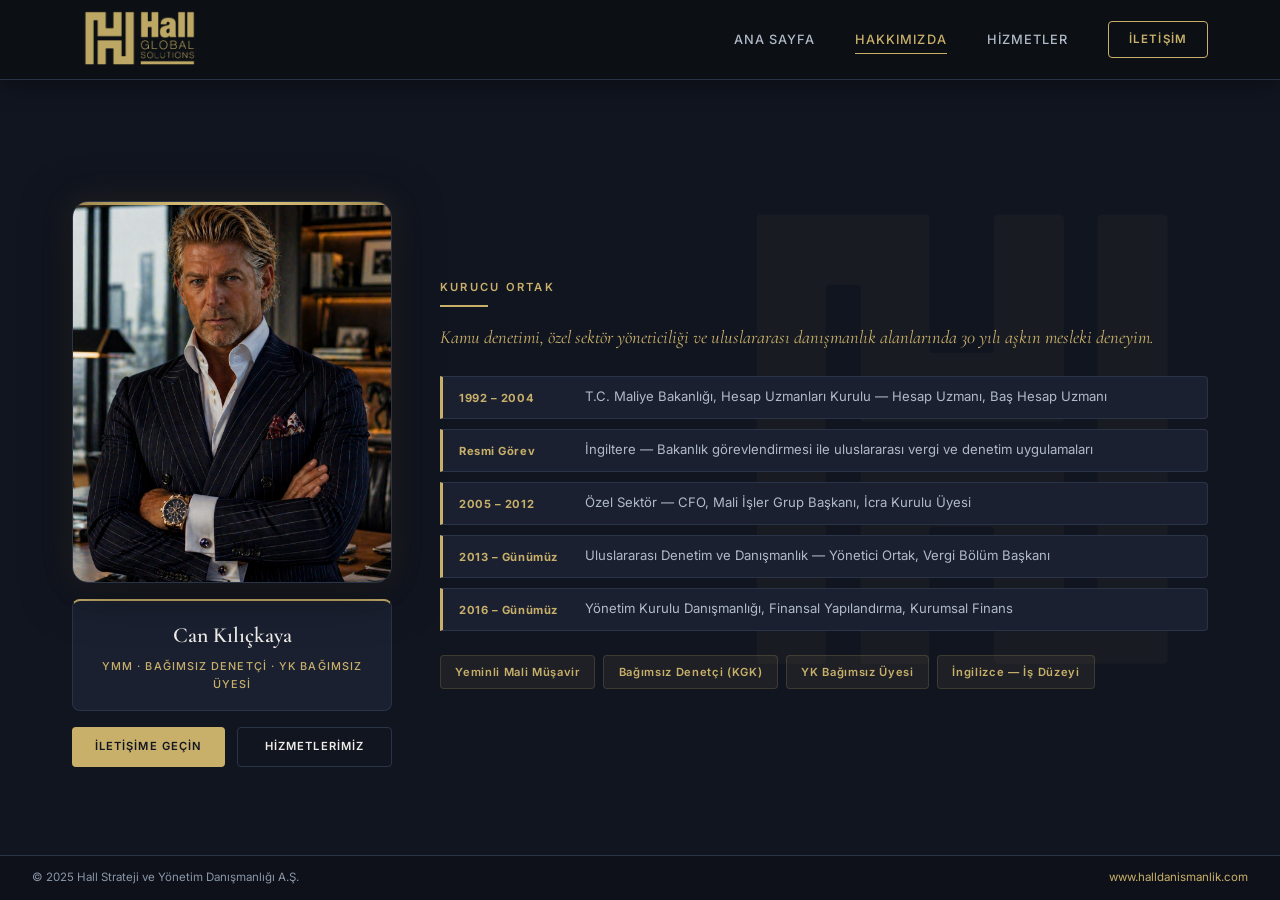
==== commit fc639683: "Hakkımızda: 2016-Günümüz kariyer satırı eklendi https://claude.ai/code/session_01MDsLyBmoPdLa5ZTq6cF" ====
--- a/hakkimizda.html
+++ b/hakkimizda.html
@@ -81,6 +81,10 @@
             <span class="about-single__tl-date">2013 – Günümüz</span>
             <span class="about-single__tl-text">Uluslararası Denetim ve Danışmanlık — Yönetici Ortak, Vergi Bölüm Başkanı</span>
           </div>
+          <div class="about-single__tl-item">
+            <span class="about-single__tl-date">2016 – Günümüz</span>
+            <span class="about-single__tl-text">Yönetim Kurulu Danışmanlığı, Finansal Yapılandırma, Kurumsal Finans</span>
+          </div>
         </div>
 
         <!-- Yetkinlikler -->
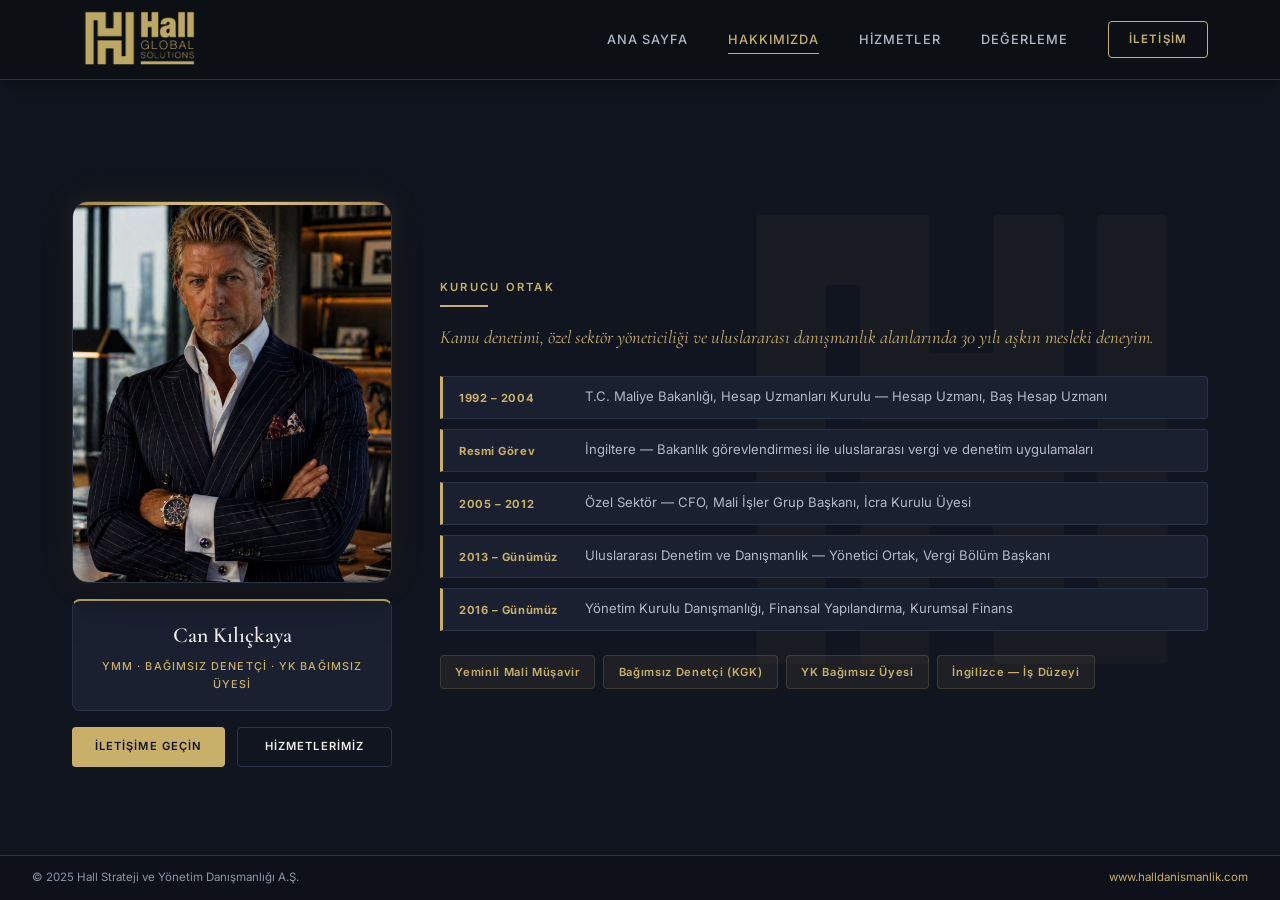
==== commit 189d60a6: "Şirket değerleme raporları analiz sayfası ekle PDF formatındaki değerleme raporlarını tarayıcıda par" ====
--- a/hakkimizda.html
+++ b/hakkimizda.html
@@ -22,6 +22,7 @@
         <a href="index.html">Ana Sayfa</a>
         <a href="hakkimizda.html" class="active">Hakkımızda</a>
         <a href="hizmetler.html">Hizmetler</a>
+        <a href="degerleme.html">Değerleme</a>
         <a href="iletisim.html" class="navbar__cta">İletişim</a>
       </div>
     </div>
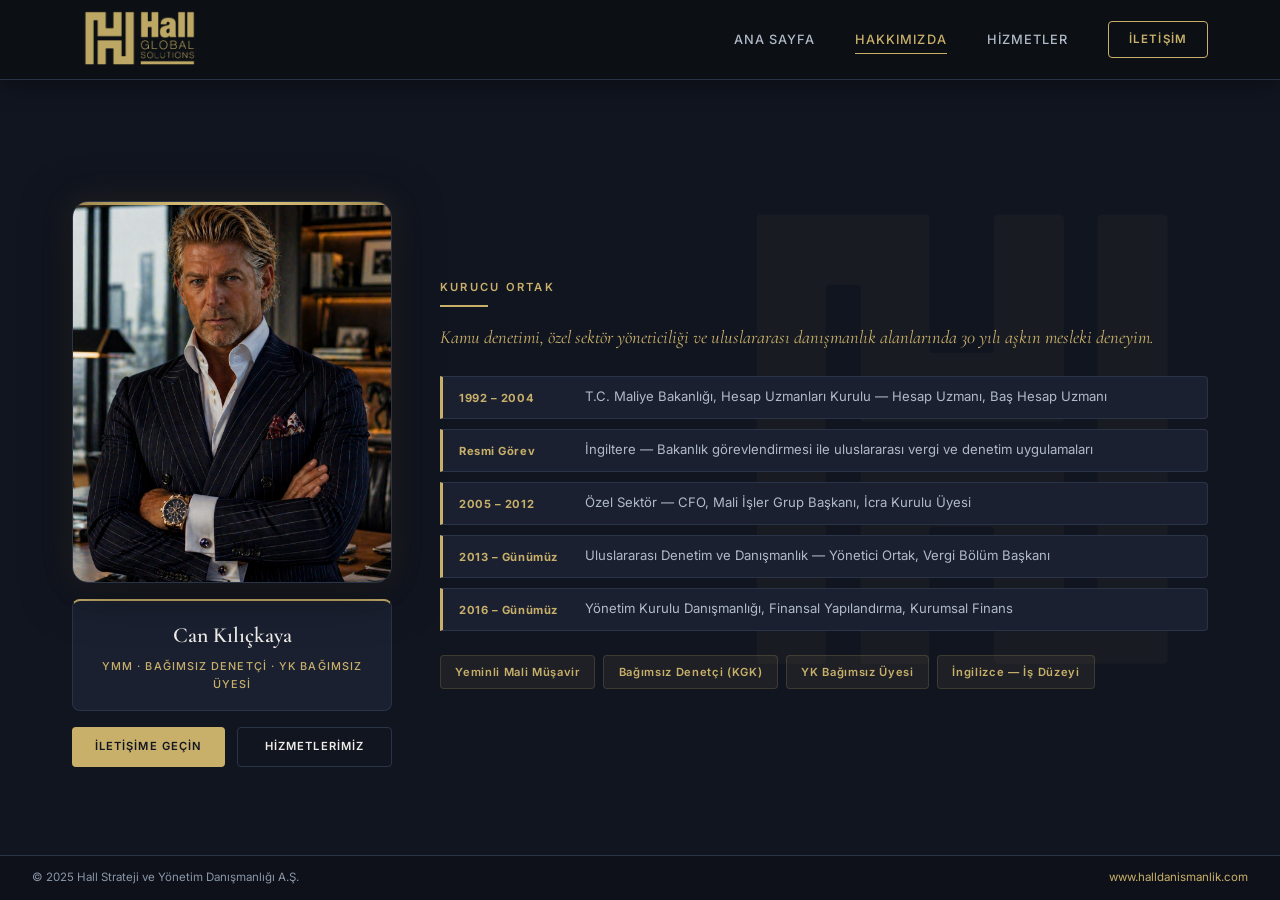
==== commit e89a8dd4: "Değerleme analiz aracını bağımsız hale getir, web sitesinden ayır - degerleme.html silindi, web site" ====
--- a/hakkimizda.html
+++ b/hakkimizda.html
@@ -22,7 +22,6 @@
         <a href="index.html">Ana Sayfa</a>
         <a href="hakkimizda.html" class="active">Hakkımızda</a>
         <a href="hizmetler.html">Hizmetler</a>
-        <a href="degerleme.html">Değerleme</a>
         <a href="iletisim.html" class="navbar__cta">İletişim</a>
       </div>
     </div>
